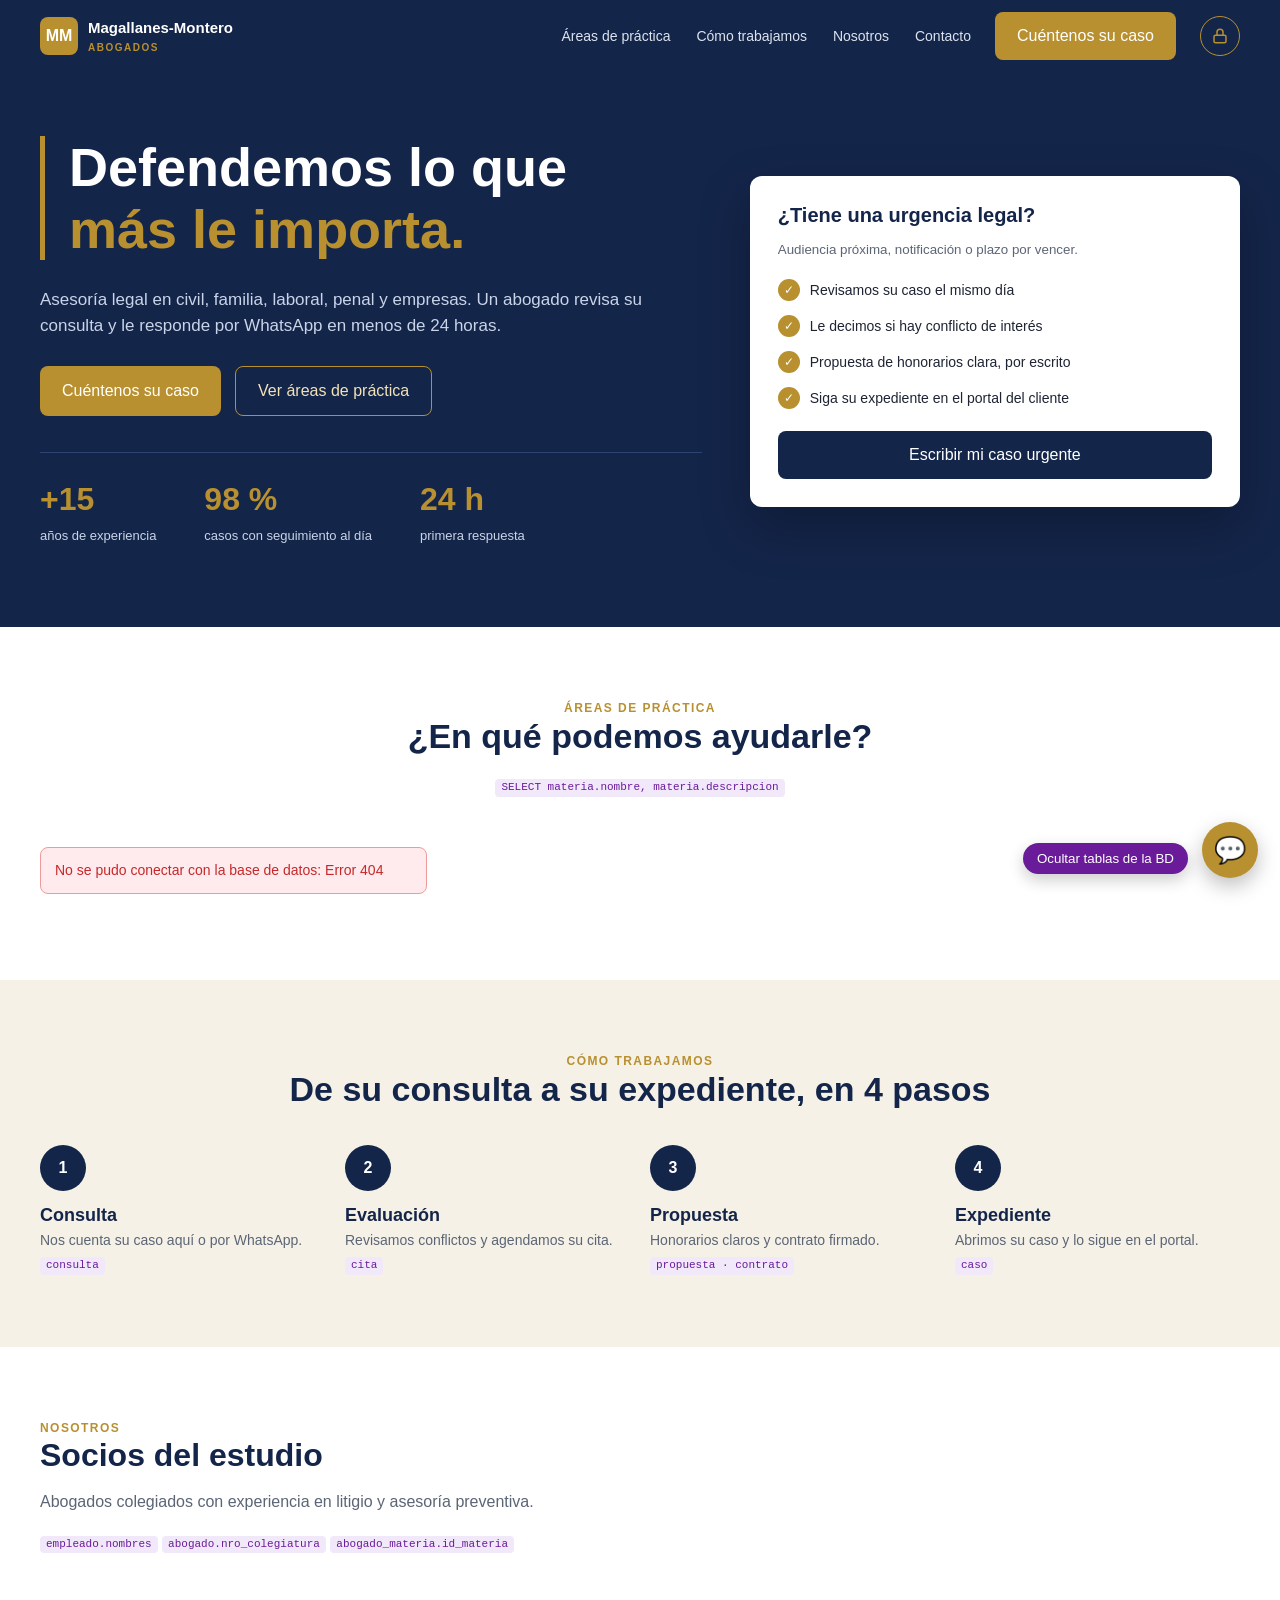
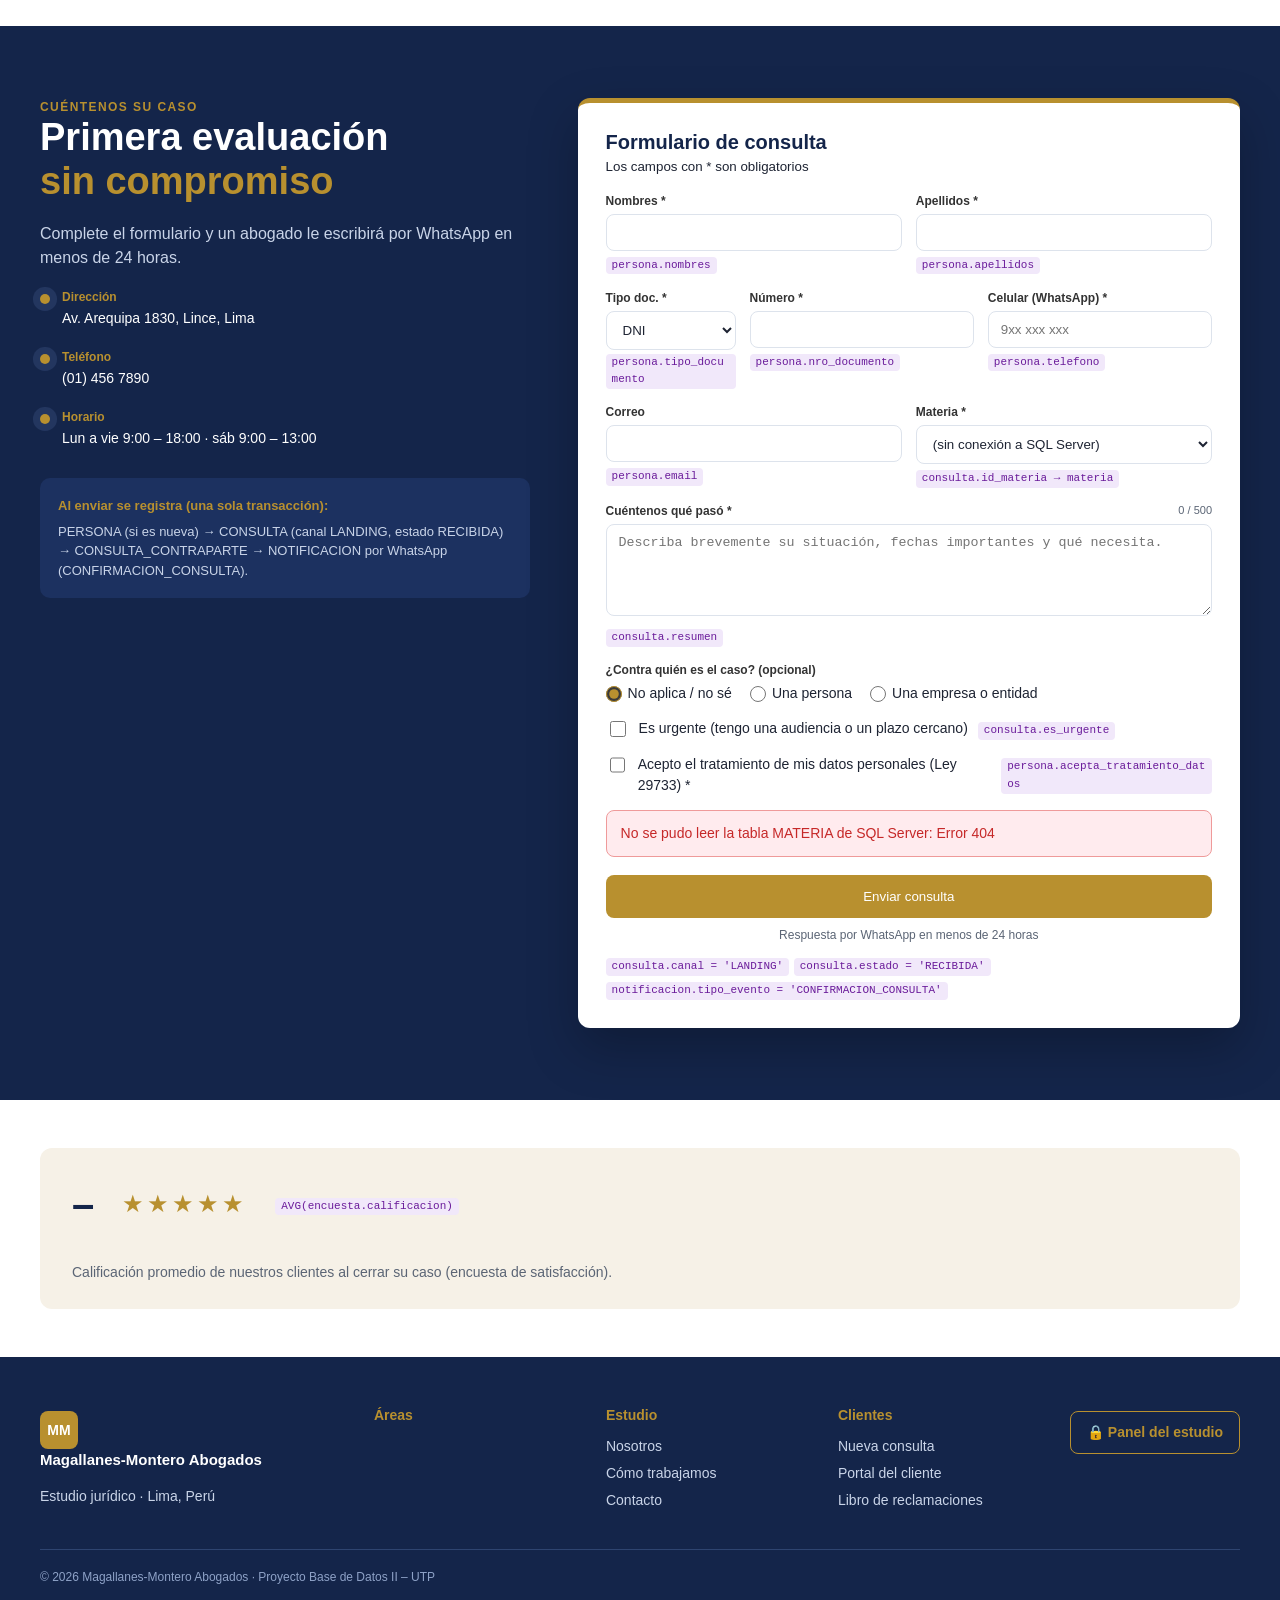
==== 8_Web_Landing_Panel/magallanes-web/src/main/resources/static/index.html @ 639f0bbc "Version final 36 tablas + dashboard + modulos" ====
<!DOCTYPE html>
<html lang="es">
<head>
  <meta charset="UTF-8">
  <meta name="viewport" content="width=device-width, initial-scale=1">
  <title>Magallanes-Montero Abogados · Lima</title>
  <link rel="stylesheet" href="css/estilos.css">
</head>
<body>

<!-- ===================== ENCABEZADO ===================== -->
<header class="cabecera">
  <div class="contenedor">
    <a class="logo" href="#inicio"><span class="logo-mm">MM</span><span><b>Magallanes-Montero</b><small>ABOGADOS</small></span></a>
    <nav class="menu">
      <a href="#areas">Áreas de práctica</a>
      <a href="#pasos">Cómo trabajamos</a>
      <a href="#socios">Nosotros</a>
      <a href="#contacto">Contacto</a>
    </nav>
    <a class="btn btn-oro" href="#contacto">Cuéntenos su caso</a>
    <!-- Ícono de acceso al panel administrativo (W02 · login contra la tabla USUARIO) -->
    <a class="candado" href="panel/login.html" aria-label="Acceso al panel">
      <svg viewBox="0 0 24 24"><rect x="4" y="11" width="16" height="10" rx="2"/><path d="M8 11V7a4 4 0 0 1 8 0v4"/></svg>
      <span class="tip">Acceso al panel</span>
    </a>
  </div>
</header>

<!-- ===================== HERO ===================== -->
<section class="hero" id="inicio">
  <div class="contenedor">
    <div>
      <h1>Defendemos lo que<br><span>más le importa.</span></h1>
      <p>Asesoría legal en civil, familia, laboral, penal y empresas. Un abogado revisa su consulta y le responde por WhatsApp en menos de 24 horas.</p>
      <div class="acciones">
        <a class="btn btn-oro" href="#contacto">Cuéntenos su caso</a>
        <a class="btn btn-borde" href="#areas">Ver áreas de práctica</a>
      </div>
      <div class="cifras">
        <div><b>+15</b><span>años de experiencia</span></div>
        <div><b>98 %</b><span>casos con seguimiento al día</span></div>
        <div><b>24 h</b><span>primera respuesta</span></div>
      </div>
    </div>
    <aside class="urgencia">
      <h3>¿Tiene una urgencia legal?</h3>
      <small>Audiencia próxima, notificación o plazo por vencer.</small>
      <ul>
        <li>Revisamos su caso el mismo día</li>
        <li>Le decimos si hay conflicto de interés</li>
        <li>Propuesta de honorarios clara, por escrito</li>
        <li>Siga su expediente en el portal del cliente</li>
      </ul>
      <a class="btn btn-navy" href="#contacto" onclick="marcarUrgente()">Escribir mi caso urgente</a>
    </aside>
  </div>
</section>

<!-- ===================== ÁREAS (tabla MATERIA) ===================== -->
<section class="seccion" id="areas">
  <div class="contenedor">
    <div class="titulo-centro">
      <div class="etiqueta-seccion">Áreas de práctica</div>
      <h2>¿En qué podemos ayudarle?</h2>
      <span class="bd">SELECT materia.nombre, materia.descripcion</span>
    </div>
    <div class="grid-areas" id="areas-lista"><p>Cargando áreas…</p></div>
  </div>
</section>

<!-- ===================== PASOS ===================== -->
<section class="seccion pasos-fondo" id="pasos">
  <div class="contenedor">
    <div class="titulo-centro">
      <div class="etiqueta-seccion">Cómo trabajamos</div>
      <h2>De su consulta a su expediente, en 4 pasos</h2>
    </div>
    <div class="pasos">
      <div class="paso"><div class="num">1</div><h3>Consulta</h3><p>Nos cuenta su caso aquí o por WhatsApp.</p><span class="bd">consulta</span></div>
      <div class="paso"><div class="num">2</div><h3>Evaluación</h3><p>Revisamos conflictos y agendamos su cita.</p><span class="bd">cita</span></div>
      <div class="paso"><div class="num">3</div><h3>Propuesta</h3><p>Honorarios claros y contrato firmado.</p><span class="bd">propuesta · contrato</span></div>
      <div class="paso"><div class="num">4</div><h3>Expediente</h3><p>Abrimos su caso y lo sigue en el portal.</p><span class="bd">caso</span></div>
    </div>
  </div>
</section>

<!-- ===================== SOCIOS (EMPLEADO + ABOGADO + ABOGADO_MATERIA) ===================== -->
<section class="seccion" id="socios">
  <div class="contenedor">
    <div class="etiqueta-seccion">Nosotros</div>
    <h2 style="color:var(--navy);font-size:32px">Socios del estudio</h2>
    <p style="color:var(--muted);margin-top:0">Abogados colegiados con experiencia en litigio y asesoría preventiva.</p>
    <div class="grid-socios" id="socios-lista"><p>Cargando…</p></div>
    <span class="bd">empleado.nombres</span> <span class="bd">abogado.nro_colegiatura</span> <span class="bd">abogado_materia.id_materia</span>
  </div>
</section>

<!-- ===================== FORMULARIO «CUÉNTENOS SU CASO» (transacción T1) ===================== -->
<section class="seccion contacto" id="contacto">
  <div class="contenedor">
    <div>
      <div class="etiqueta-seccion">Cuéntenos su caso</div>
      <h2>Primera evaluación<br><span>sin compromiso</span></h2>
      <p>Complete el formulario y un abogado le escribirá por WhatsApp en menos de 24 horas.</p>
      <div class="dato"><i></i><div><small>Dirección</small><span>Av. Arequipa 1830, Lince, Lima</span></div></div>
      <div class="dato"><i></i><div><small>Teléfono</small><span>(01) 456 7890</span></div></div>
      <div class="dato"><i></i><div><small>Horario</small><span>Lun a vie 9:00 – 18:00 · sáb 9:00 – 13:00</span></div></div>
      <div class="caja-registro">
        <b>Al enviar se registra (una sola transacción):</b>
        PERSONA (si es nueva) → CONSULTA (canal LANDING, estado RECIBIDA) → CONSULTA_CONTRAPARTE → NOTIFICACION por WhatsApp (CONFIRMACION_CONSULTA).
      </div>
    </div>

    <div class="form-tarjeta">
      <div id="form-zona">
        <h3>Formulario de consulta</h3>
        <small>Los campos con * son obligatorios</small>
        <form id="form-consulta" novalidate>
          <div class="fila">
            <div class="campo"><label for="nombres">Nombres *</label><input id="nombres" maxlength="80" autocomplete="given-name"><span class="msg"></span><span class="bd">persona.nombres</span></div>
            <div class="campo"><label for="apellidos">Apellidos *</label><input id="apellidos" maxlength="80" autocomplete="family-name"><span class="msg"></span><span class="bd">persona.apellidos</span></div>
          </div>
          <div class="fila f3">
            <div class="campo"><label for="tipoDocumento">Tipo doc. *</label>
              <select id="tipoDocumento"><option>DNI</option><option>CE</option><option>PASAPORTE</option></select><span class="bd">persona.tipo_documento</span></div>
            <div class="campo"><label for="nroDocumento">Número *</label><input id="nroDocumento" maxlength="15" inputmode="numeric"><span class="msg"></span><span class="bd">persona.nro_documento</span></div>
            <div class="campo"><label for="telefono">Celular (WhatsApp) *</label><input id="telefono" maxlength="20" inputmode="tel" placeholder="9xx xxx xxx"><span class="msg"></span><span class="bd">persona.telefono</span></div>
          </div>
          <div class="fila">
            <div class="campo"><label for="email">Correo</label><input id="email" type="email" maxlength="120"><span class="msg"></span><span class="bd">persona.email</span></div>
            <div class="campo"><label for="idMateria">Materia *</label><select id="idMateria"><option value="">Seleccione…</option></select><span class="msg"></span><span class="bd">consulta.id_materia → materia</span></div>
          </div>
          <div class="fila f1">
            <div class="campo"><label for="resumen">Cuéntenos qué pasó * <span class="contador" id="contador">0 / 500</span></label>
              <textarea id="resumen" maxlength="500" placeholder="Describa brevemente su situación, fechas importantes y qué necesita."></textarea><span class="msg"></span><span class="bd">consulta.resumen</span></div>
          </div>
          <div class="fila f1">
            <div class="campo"><label>¿Contra quién es el caso? (opcional)</label>
              <div class="radios">
                <label><input type="radio" name="cpTipo" value="" checked> No aplica / no sé</label>
                <label><input type="radio" name="cpTipo" value="NATURAL"> Una persona</label>
                <label><input type="radio" name="cpTipo" value="JURIDICA"> Una empresa o entidad</label>
              </div>
            </div>
          </div>
          <div class="fila" id="cp-natural" hidden>
            <div class="campo"><label for="cpNombres">Nombres de la contraparte</label><input id="cpNombres" maxlength="80"><span class="msg"></span><span class="bd">persona.nombres (contraparte)</span></div>
            <div class="campo"><label for="cpApellidos">Apellidos de la contraparte</label><input id="cpApellidos" maxlength="80"><span class="msg"></span><span class="bd">persona.apellidos (contraparte)</span></div>
          </div>
          <div class="fila f1" id="cp-juridica" hidden>
            <div class="campo"><label for="cpRazon">Razón social de la empresa o entidad</label><input id="cpRazon" maxlength="150"><span class="msg"></span><span class="bd">persona.razon_social → consulta_contraparte</span></div>
          </div>
          <label class="check"><input type="checkbox" id="esUrgente"> Es urgente (tengo una audiencia o un plazo cercano) <span class="bd">consulta.es_urgente</span></label>
          <label class="check"><input type="checkbox" id="aceptaDatos"> Acepto el tratamiento de mis datos personales (Ley 29733) * <span class="bd">persona.acepta_tratamiento_datos</span></label>
          <div class="alerta" id="alerta"></div>
          <button class="btn btn-oro" type="submit" id="btn-enviar">Enviar consulta</button>
          <div class="nota-form">Respuesta por WhatsApp en menos de 24 horas</div>
          <div style="margin-top:8px"><span class="bd">consulta.canal = 'LANDING'</span> <span class="bd">consulta.estado = 'RECIBIDA'</span> <span class="bd">notificacion.tipo_evento = 'CONFIRMACION_CONSULTA'</span></div>
        </form>
      </div>
    </div>
  </div>
</section>

<!-- ===================== SATISFACCIÓN (ENCUESTA) ===================== -->
<section class="seccion" style="padding-top:48px;padding-bottom:48px">
  <div class="contenedor">
    <div class="satisf">
      <b id="promedio">–</b><span class="estrellas" id="estrellas">★★★★★</span>
      <span class="bd">AVG(encuesta.calificacion)</span>
      <p id="satisf-texto">Calificación promedio de nuestros clientes al cerrar su caso (encuesta de satisfacción).</p>
    </div>
  </div>
</section>

<!-- ===================== PIE ===================== -->
<footer class="pie">
  <div class="contenedor">
    <div><a class="logo" href="#inicio"><span class="logo-mm">MM</span><span><b>Magallanes-Montero Abogados</b></span></a><p>Estudio jurídico · Lima, Perú</p></div>
    <div><h4>Áreas</h4><div id="pie-areas"></div></div>
    <div><h4>Estudio</h4><a href="#socios">Nosotros</a><a href="#pasos">Cómo trabajamos</a><a href="#contacto">Contacto</a></div>
    <div><h4>Clientes</h4><a href="#contacto">Nueva consulta</a><a href="#">Portal del cliente</a><a href="#">Libro de reclamaciones</a></div>
    <div><a class="btn-panel" href="panel/login.html">🔒 Panel del estudio</a></div>
    <div class="final">© 2026 Magallanes-Montero Abogados · Proyecto Base de Datos II – UTP</div>
  </div>
</footer>

<a class="wsp" href="#contacto" aria-label="Escribir">💬</a>
<button class="toggle-bd" id="toggle-bd" type="button">Ocultar tablas de la BD</button>

<script src="js/landing.js"></script>
</body>
</html>
---- 8_Web_Landing_Panel/magallanes-web/src/main/resources/static/css/estilos.css ----
/* ==========================================================
   Magallanes-Montero Abogados · azul marino y dorado
   ========================================================== */
:root {
  --navy: #14254A; --navy-2: #1F3864; --navy-3: #2C4A7C;
  --gold: #B8902F; --gold-2: #9E7A25; --gold-claro: #F3E3B8;
  --crema: #F6F1E7; --fondo: #F4F6FA; --texto: #1E2433; --muted: #5B6575; --linea: #DDE3EC;
  --verde: #2E7D32; --rojo: #C62828; --azul: #1565C0; --morado: #6A1B9A;
  --radio: 12px;
}
* { box-sizing: border-box; }
[hidden] { display: none !important; }
html { scroll-behavior: smooth; }
body { margin: 0; font-family: "Inter", "Segoe UI", Arial, sans-serif; color: var(--texto); background: #fff; line-height: 1.5; }
a { color: inherit; text-decoration: none; }
.contenedor { width: min(1200px, 100% - 32px); margin-inline: auto; }
h1, h2, h3 { line-height: 1.15; margin: 0 0 .5em; }
.etiqueta-seccion { color: var(--gold); font-size: 12px; font-weight: 800; letter-spacing: .12em; text-transform: uppercase; }

/* Etiqueta morada tabla.columna (igual que en Figma) */
.bd { display: inline-block; font: 11px/1.6 Consolas, "Courier New", monospace; color: var(--morado); background: #F1E8FA;
      border-radius: 4px; padding: 0 6px; margin-top: 4px; max-width: 100%; overflow-wrap: anywhere; }
body.sin-bd .bd { display: none; }

/* Botones */
.btn { display: inline-flex; align-items: center; justify-content: center; gap: 8px; border: 0; border-radius: 8px; padding: 12px 22px;
       font: 700 14px/1 inherit; cursor: pointer; transition: background .15s, transform .1s; }
.btn:active { transform: translateY(1px); }
.btn-oro { background: var(--gold); color: #fff; }
.btn-oro:hover { background: var(--gold-2); }
.btn-borde { background: transparent; color: var(--gold-claro); border: 1.5px solid var(--gold); }
.btn-borde:hover { background: rgba(184,144,47,.12); }
.btn-navy { background: var(--navy); color: #fff; }
.btn-navy:hover { background: var(--navy-3); }
.btn-sec { background: #fff; color: var(--navy-2); border: 1.5px solid var(--navy-2); }
.btn:disabled { opacity: .55; cursor: not-allowed; }

/* ---------------- Encabezado ---------------- */
.cabecera { background: var(--navy); position: sticky; top: 0; z-index: 20; }
.cabecera .contenedor { display: flex; align-items: center; gap: 24px; height: 72px; }
.logo { display: flex; align-items: center; gap: 10px; color: #fff; }
.logo-mm { width: 38px; height: 38px; border-radius: 8px; background: var(--gold); display: grid; place-items: center; font-weight: 800; color: #fff; }
.logo b { display: block; font-size: 15px; } .logo small { display: block; color: var(--gold); font-size: 10px; letter-spacing: .15em; font-weight: 700; }
.menu { display: flex; gap: 26px; margin-left: auto; }
.menu a { color: #DCE3EE; font-size: 14px; } .menu a:hover { color: #fff; }
.candado { width: 40px; height: 40px; border-radius: 50%; border: 1.5px solid var(--gold); display: grid; place-items: center; position: relative; }
.candado svg { width: 18px; height: 18px; fill: none; stroke: var(--gold); stroke-width: 2; }
.candado:hover { background: rgba(184,144,47,.15); }
.candado .tip { position: absolute; top: 48px; right: 0; background: #fff; color: var(--navy); font-size: 12px; font-weight: 700; padding: 6px 10px;
                border-radius: 6px; white-space: nowrap; box-shadow: 0 4px 14px rgba(0,0,0,.18); opacity: 0; pointer-events: none; transition: .15s; }
.candado:hover .tip { opacity: 1; }

/* ---------------- Hero ---------------- */
.hero { background: var(--navy); color: #fff; padding: 64px 0 80px; }
.hero .contenedor { display: grid; grid-template-columns: 1.35fr 1fr; gap: 48px; align-items: center; }
.hero h1 { font-size: clamp(34px, 5vw, 54px); border-left: 5px solid var(--gold); padding-left: 24px; }
.hero h1 span { color: var(--gold); }
.hero p { color: #C9D4E8; font-size: 17px; max-width: 620px; }
.hero .acciones { display: flex; gap: 14px; margin: 28px 0 36px; flex-wrap: wrap; }
.cifras { display: flex; gap: 48px; border-top: 1px solid #2E4470; padding-top: 22px; flex-wrap: wrap; }
.cifras b { display: block; font-size: 32px; color: var(--gold); } .cifras span { color: #C9D4E8; font-size: 13px; }
.urgencia { background: #fff; color: var(--texto); border-radius: var(--radio); padding: 28px; box-shadow: 0 20px 50px rgba(0,0,0,.25); }
.urgencia h3 { color: var(--navy); font-size: 20px; } .urgencia small { color: var(--muted); }
.urgencia ul { list-style: none; padding: 0; margin: 18px 0 22px; display: grid; gap: 14px; }
.urgencia li { display: flex; gap: 10px; align-items: center; font-size: 14px; }
.urgencia li::before { content: "✓"; width: 22px; height: 22px; border-radius: 50%; background: var(--gold); color: #fff; display: grid; place-items: center; font-size: 12px; flex: none; }
.urgencia .btn { width: 100%; }

/* ---------------- Secciones ---------------- */
.seccion { padding: 72px 0; }
.titulo-centro { text-align: center; margin-bottom: 36px; } .titulo-centro h2 { font-size: 34px; color: var(--navy); }
.grid-areas { display: grid; grid-template-columns: repeat(3, 1fr); gap: 20px; }
.area { border: 1px solid var(--linea); border-top: 4px solid var(--gold); border-radius: var(--radio); padding: 22px; transition: .15s; }
.area:hover { box-shadow: 0 10px 28px rgba(20,37,74,.1); transform: translateY(-2px); }
.area .inicial { width: 36px; height: 36px; border-radius: 50%; background: var(--crema); color: var(--gold); display: grid; place-items: center; font-weight: 800; float: left; margin-right: 12px; }
.area h3 { color: var(--navy); font-size: 18px; margin-top: 6px; } .area p { clear: both; color: var(--muted); font-size: 14px; margin: 14px 0 10px; }
.area a { color: var(--gold); font-weight: 700; font-size: 14px; cursor: pointer; }

.pasos-fondo { background: var(--crema); }
.pasos { display: grid; grid-template-columns: repeat(4, 1fr); gap: 20px; }
.paso .num { width: 46px; height: 46px; border-radius: 50%; background: var(--navy); color: #fff; display: grid; place-items: center; font-weight: 800; margin-bottom: 14px; }
.paso h3 { color: var(--navy); font-size: 18px; margin: 0 0 4px; } .paso p { color: var(--muted); font-size: 14px; margin: 0; }

.grid-socios { display: grid; grid-template-columns: repeat(3, 1fr); gap: 20px; }
.socio { border: 1px solid var(--linea); border-radius: var(--radio); padding: 22px; display: grid; grid-template-columns: 64px 1fr; gap: 14px; align-items: center; }
.socio .av { width: 64px; height: 64px; border-radius: 50%; background: var(--navy); color: var(--gold); display: grid; place-items: center; font-weight: 800; font-size: 20px; }
.socio b { color: var(--navy); } .socio small { color: var(--muted); display: block; }
.socio .col { grid-column: 1 / -1; font-size: 13px; }

/* ---------------- Formulario ---------------- */
.contacto { background: var(--navy); color: #fff; }
.contacto .contenedor { display: grid; grid-template-columns: .85fr 1.15fr; gap: 48px; align-items: start; }
.contacto h2 { font-size: 38px; } .contacto h2 span { color: var(--gold); } .contacto p { color: #C9D4E8; }
.dato { display: flex; gap: 12px; margin: 18px 0; } .dato i { width: 10px; height: 10px; margin-top: 6px; border-radius: 50%; background: var(--gold); box-shadow: 0 0 0 7px #23365F; flex: none; }
.dato small { color: var(--gold); font-weight: 700; display: block; font-size: 12px; } .dato span { color: #fff; font-size: 14px; }
.caja-registro { background: #1C3160; border-radius: 10px; padding: 18px; margin-top: 28px; font-size: 13px; color: #C9D4E8; }
.caja-registro b { color: var(--gold); display: block; margin-bottom: 6px; }
.form-tarjeta { background: #fff; color: var(--texto); border-radius: var(--radio); border-top: 5px solid var(--gold); padding: 28px; box-shadow: 0 20px 50px rgba(0,0,0,.25); }
.form-tarjeta h3 { color: var(--navy); font-size: 20px; margin: 0; } .form-tarjeta > small { color: var(--muted); }
.fila { display: grid; gap: 14px; grid-template-columns: 1fr 1fr; margin-top: 14px; }
.fila.f3 { grid-template-columns: 130px 1fr 1fr; } .fila.f1 { grid-template-columns: 1fr; }
.campo label { display: block; font-size: 12px; font-weight: 700; color: #333; margin-bottom: 4px; }
.campo input, .campo select, .campo textarea { width: 100%; padding: 10px 12px; border: 1.5px solid var(--linea); border-radius: 8px; font: 14px inherit; color: var(--texto); background: #fff; }
.campo textarea { min-height: 92px; resize: vertical; }
.campo input:focus, .campo select:focus, .campo textarea:focus { outline: none; border-color: var(--gold); box-shadow: 0 0 0 3px rgba(184,144,47,.18); }
.campo.error input, .campo.error select, .campo.error textarea { border-color: var(--rojo); }
.campo .msg { color: var(--rojo); font-size: 12px; display: none; } .campo.error .msg { display: block; }
.contador { float: right; color: var(--muted); font-size: 11px; font-weight: 400; }
.radios { display: flex; gap: 18px; font-size: 14px; margin-top: 4px; flex-wrap: wrap; }
.campo .radios label { display: inline-flex; align-items: center; gap: 6px; font-size: 14px; font-weight: 400; color: var(--texto); margin: 0; cursor: pointer; }
.radios input { accent-color: var(--gold); width: 16px; height: 16px; margin: 0; }
.check { display: flex; gap: 10px; align-items: flex-start; font-size: 14px; margin-top: 14px; }
.check input { margin-top: 3px; width: 16px; height: 16px; accent-color: var(--gold); }
.form-tarjeta .btn { width: 100%; margin-top: 18px; padding: 14px; }
.nota-form { text-align: center; color: var(--muted); font-size: 12px; margin-top: 8px; }
.alerta { border-radius: 8px; padding: 12px 14px; margin-top: 14px; font-size: 14px; display: none; }
.alerta.ok { display: block; background: #E8F5E9; color: var(--verde); border: 1px solid #A5D6A7; }
.alerta.mal { display: block; background: #FFEBEE; color: var(--rojo); border: 1px solid #EF9A9A; }
.exito { text-align: center; padding: 18px 0 6px; }
.exito .circulo { width: 64px; height: 64px; border-radius: 50%; background: #E8F5E9; color: var(--verde); display: grid; place-items: center; font-size: 30px; margin: 0 auto 12px; }
.exito h3 { color: var(--navy); }
.traza { text-align: left; background: var(--fondo); border-radius: 8px; padding: 12px 14px; font: 12.5px/1.7 Consolas, monospace; margin: 14px 0; }
.traza b { color: var(--verde); }

/* ---------------- Satisfacción y pie ---------------- */
.satisf { background: var(--crema); border-radius: var(--radio); padding: 26px 32px; display: flex; align-items: center; gap: 28px; flex-wrap: wrap; }
.satisf b { font-size: 40px; color: var(--navy); } .estrellas { color: var(--gold); font-size: 24px; letter-spacing: 3px; }
.satisf p { margin: 0; color: var(--muted); font-size: 14px; flex-basis: 100%; }
.pie { background: var(--navy); color: #C9D4E8; padding: 48px 0 24px; font-size: 14px; }
.pie .contenedor { display: grid; grid-template-columns: 1.5fr 1fr 1fr 1fr auto; gap: 28px; }
.pie h4 { color: var(--gold); margin: 0 0 10px; font-size: 14px; } .pie a { display: block; margin: 6px 0; }
.pie .final { grid-column: 1 / -1; border-top: 1px solid #2E4470; padding-top: 18px; font-size: 12px; color: #8EA2C7; }
.btn-panel { border: 1.5px solid var(--gold); color: var(--gold); border-radius: 8px; padding: 10px 16px; display: inline-flex !important; gap: 8px; align-items: center; font-weight: 700; }
.wsp { position: fixed; right: 22px; bottom: 22px; width: 56px; height: 56px; border-radius: 50%; background: var(--gold); color: #fff; display: grid; place-items: center; font-size: 26px; box-shadow: 0 8px 20px rgba(0,0,0,.25); z-index: 30; }
.toggle-bd { position: fixed; right: 92px; bottom: 26px; z-index: 30; background: var(--morado); color: #fff; border: 0; border-radius: 20px; padding: 8px 14px; font: 700 12px inherit; cursor: pointer; box-shadow: 0 6px 16px rgba(0,0,0,.2); }

@media (max-width: 900px) {
  .hero .contenedor, .contacto .contenedor { grid-template-columns: 1fr; }
  .grid-areas, .grid-socios { grid-template-columns: 1fr 1fr; } .pasos { grid-template-columns: 1fr 1fr; }
  .menu { display: none; } .pie .contenedor { grid-template-columns: 1fr 1fr; }
}
@media (max-width: 560px) { .grid-areas, .grid-socios, .pasos, .fila, .fila.f3 { grid-template-columns: 1fr; } }
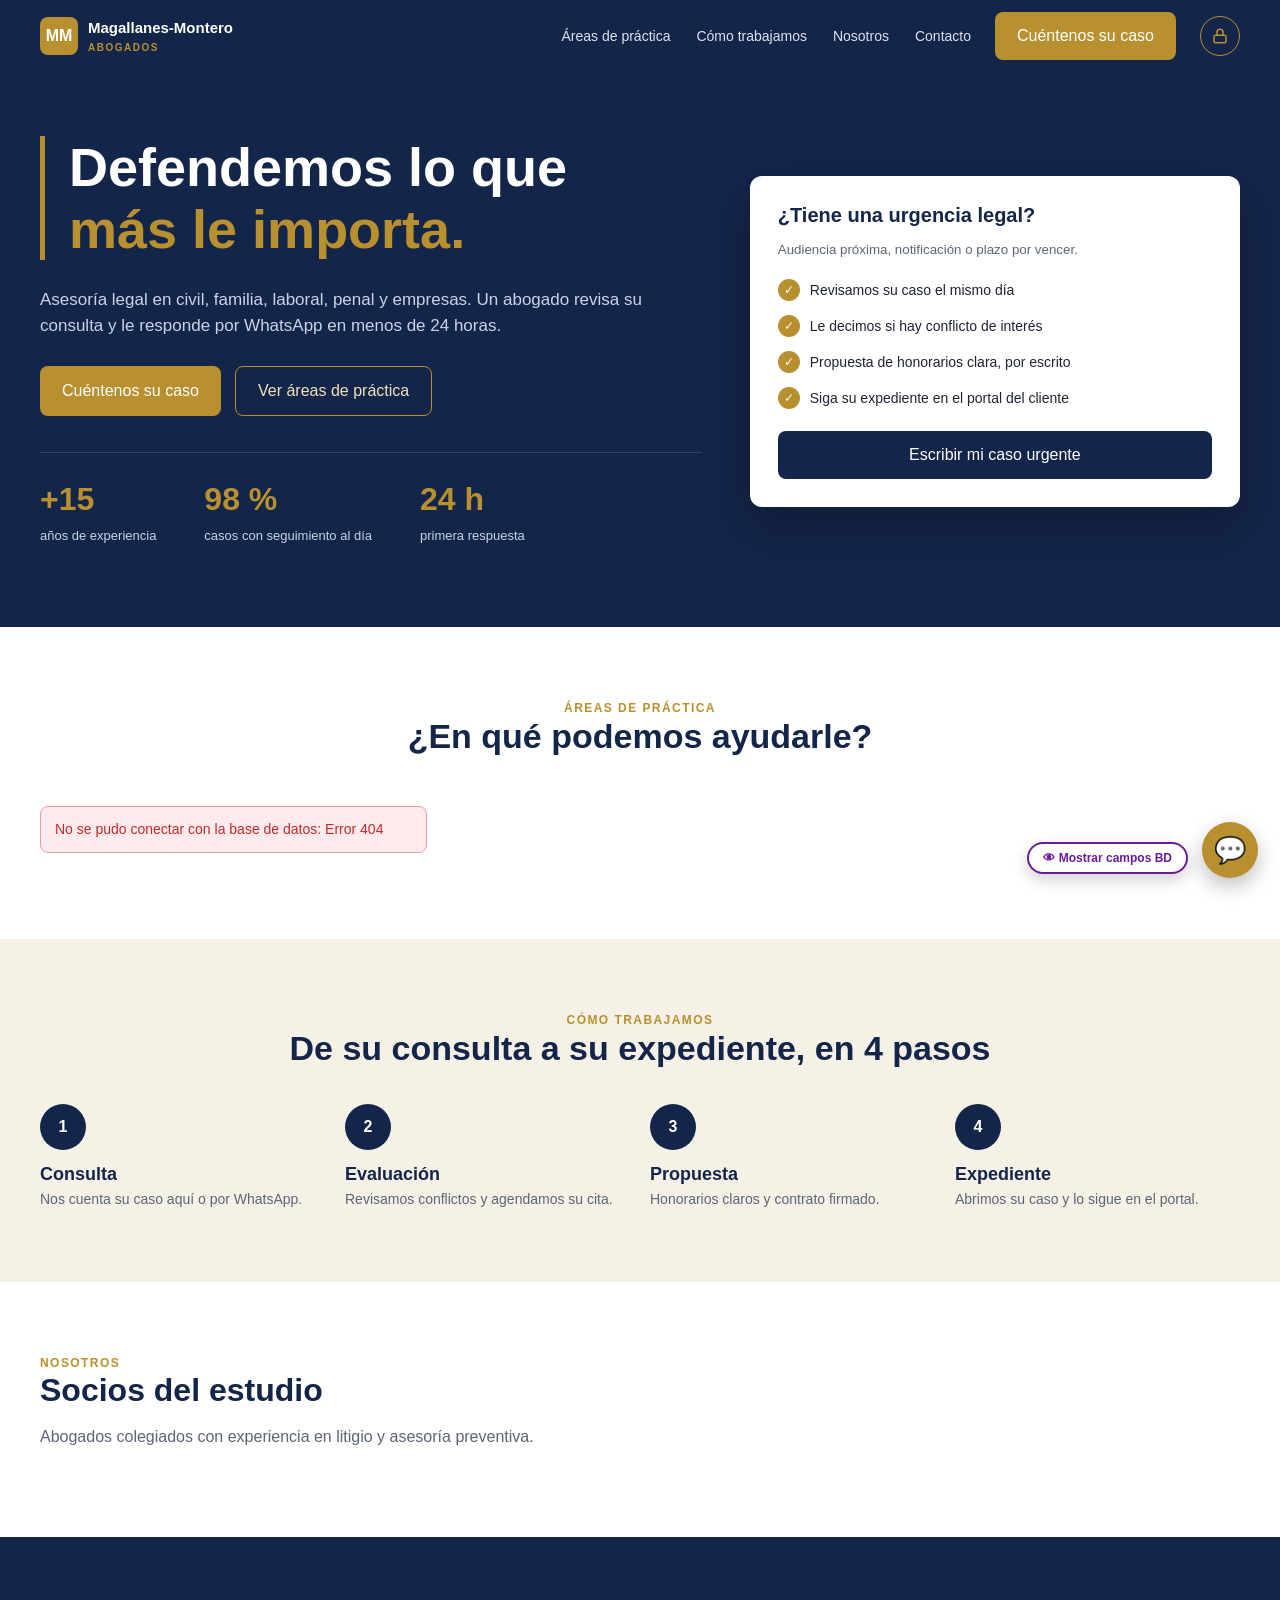
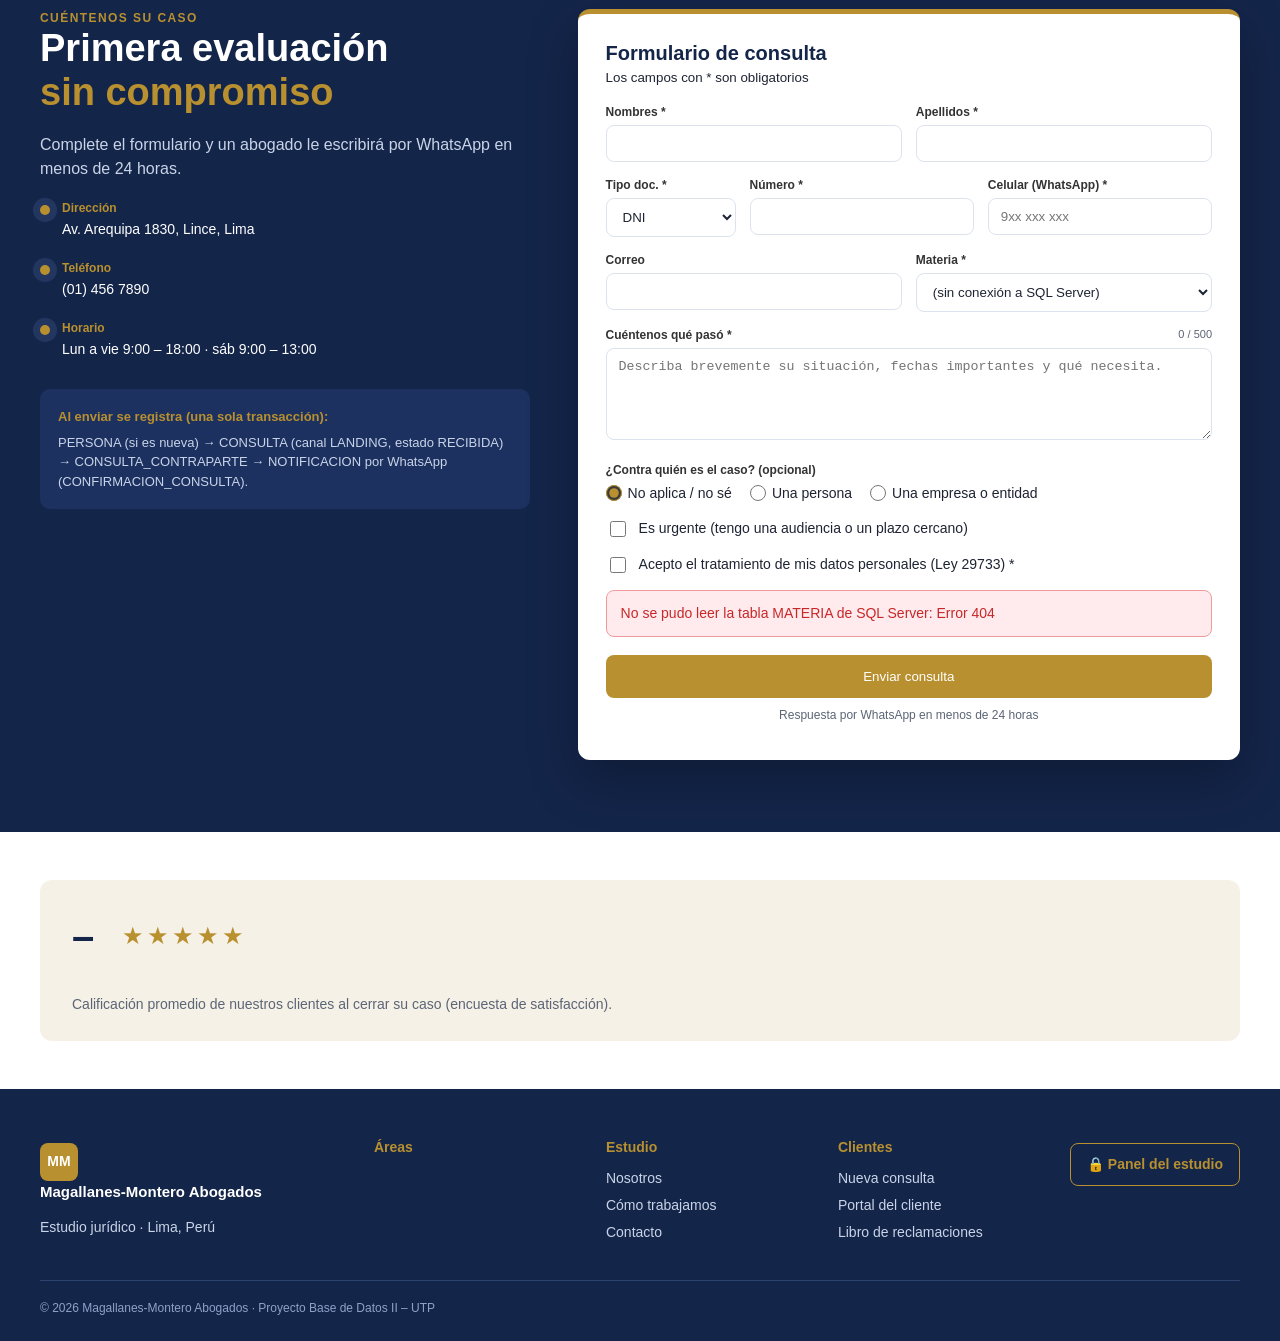
==== commit a597bec0: "W07 Propuesta + menu simple/tecnico con boton BD" ====
--- a/8_Web_Landing_Panel/magallanes-web/src/main/resources/static/index.html
+++ b/8_Web_Landing_Panel/magallanes-web/src/main/resources/static/index.html
@@ -5,6 +5,7 @@
   <meta name="viewport" content="width=device-width, initial-scale=1">
   <title>Magallanes-Montero Abogados · Lima</title>
   <link rel="stylesheet" href="css/estilos.css">
+  <script src="js/bd.js"></script>
 </head>
 <body>
 
@@ -187,7 +188,6 @@
 </footer>
 
 <a class="wsp" href="#contacto" aria-label="Escribir">💬</a>
-<button class="toggle-bd" id="toggle-bd" type="button">Ocultar tablas de la BD</button>
 
 <script src="js/landing.js"></script>
 </body>
--- a/8_Web_Landing_Panel/magallanes-web/src/main/resources/static/css/estilos.css
+++ b/8_Web_Landing_Panel/magallanes-web/src/main/resources/static/css/estilos.css
@@ -20,7 +20,9 @@
 /* Etiqueta morada tabla.columna (igual que en Figma) */
 .bd { display: inline-block; font: 11px/1.6 Consolas, "Courier New", monospace; color: var(--morado); background: #F1E8FA;
       border-radius: 4px; padding: 0 6px; margin-top: 4px; max-width: 100%; overflow-wrap: anywhere; }
-body.sin-bd .bd { display: none; }
+.sin-bd .bd, .sin-bd .bd-bloque, .sin-bd .bd-traza, .sin-bd .solo-tec { display: none !important; }
+/* Textos dobles: .solo-tec = versión técnica (códigos P1/T1/W04, tablas) · .solo-cli = versión para el cliente */
+html:not(.sin-bd) .solo-cli { display: none !important; }
 
 /* Botones */
 .btn { display: inline-flex; align-items: center; justify-content: center; gap: 8px; border: 0; border-radius: 8px; padding: 12px 22px;
@@ -132,7 +134,9 @@
 .pie .final { grid-column: 1 / -1; border-top: 1px solid #2E4470; padding-top: 18px; font-size: 12px; color: #8EA2C7; }
 .btn-panel { border: 1.5px solid var(--gold); color: var(--gold); border-radius: 8px; padding: 10px 16px; display: inline-flex !important; gap: 8px; align-items: center; font-weight: 700; }
 .wsp { position: fixed; right: 22px; bottom: 22px; width: 56px; height: 56px; border-radius: 50%; background: var(--gold); color: #fff; display: grid; place-items: center; font-size: 26px; box-shadow: 0 8px 20px rgba(0,0,0,.25); z-index: 30; }
-.toggle-bd { position: fixed; right: 92px; bottom: 26px; z-index: 30; background: var(--morado); color: #fff; border: 0; border-radius: 20px; padding: 8px 14px; font: 700 12px inherit; cursor: pointer; box-shadow: 0 6px 16px rgba(0,0,0,.2); }
+.toggle-bd { position: fixed; right: 92px; bottom: 26px; z-index: 30; background: #fff; color: var(--morado); border: 2px solid var(--morado); border-radius: 20px; padding: 8px 14px; font: 700 12px/1 "Segoe UI", Arial, sans-serif; cursor: pointer; box-shadow: 0 6px 16px rgba(0,0,0,.18); }
+.toggle-bd.activo { background: var(--morado); color: #fff; }
+body.panel .toggle-bd { right: 24px; }
 
 @media (max-width: 900px) {
   .hero .contenedor, .contacto .contenedor { grid-template-columns: 1fr; }
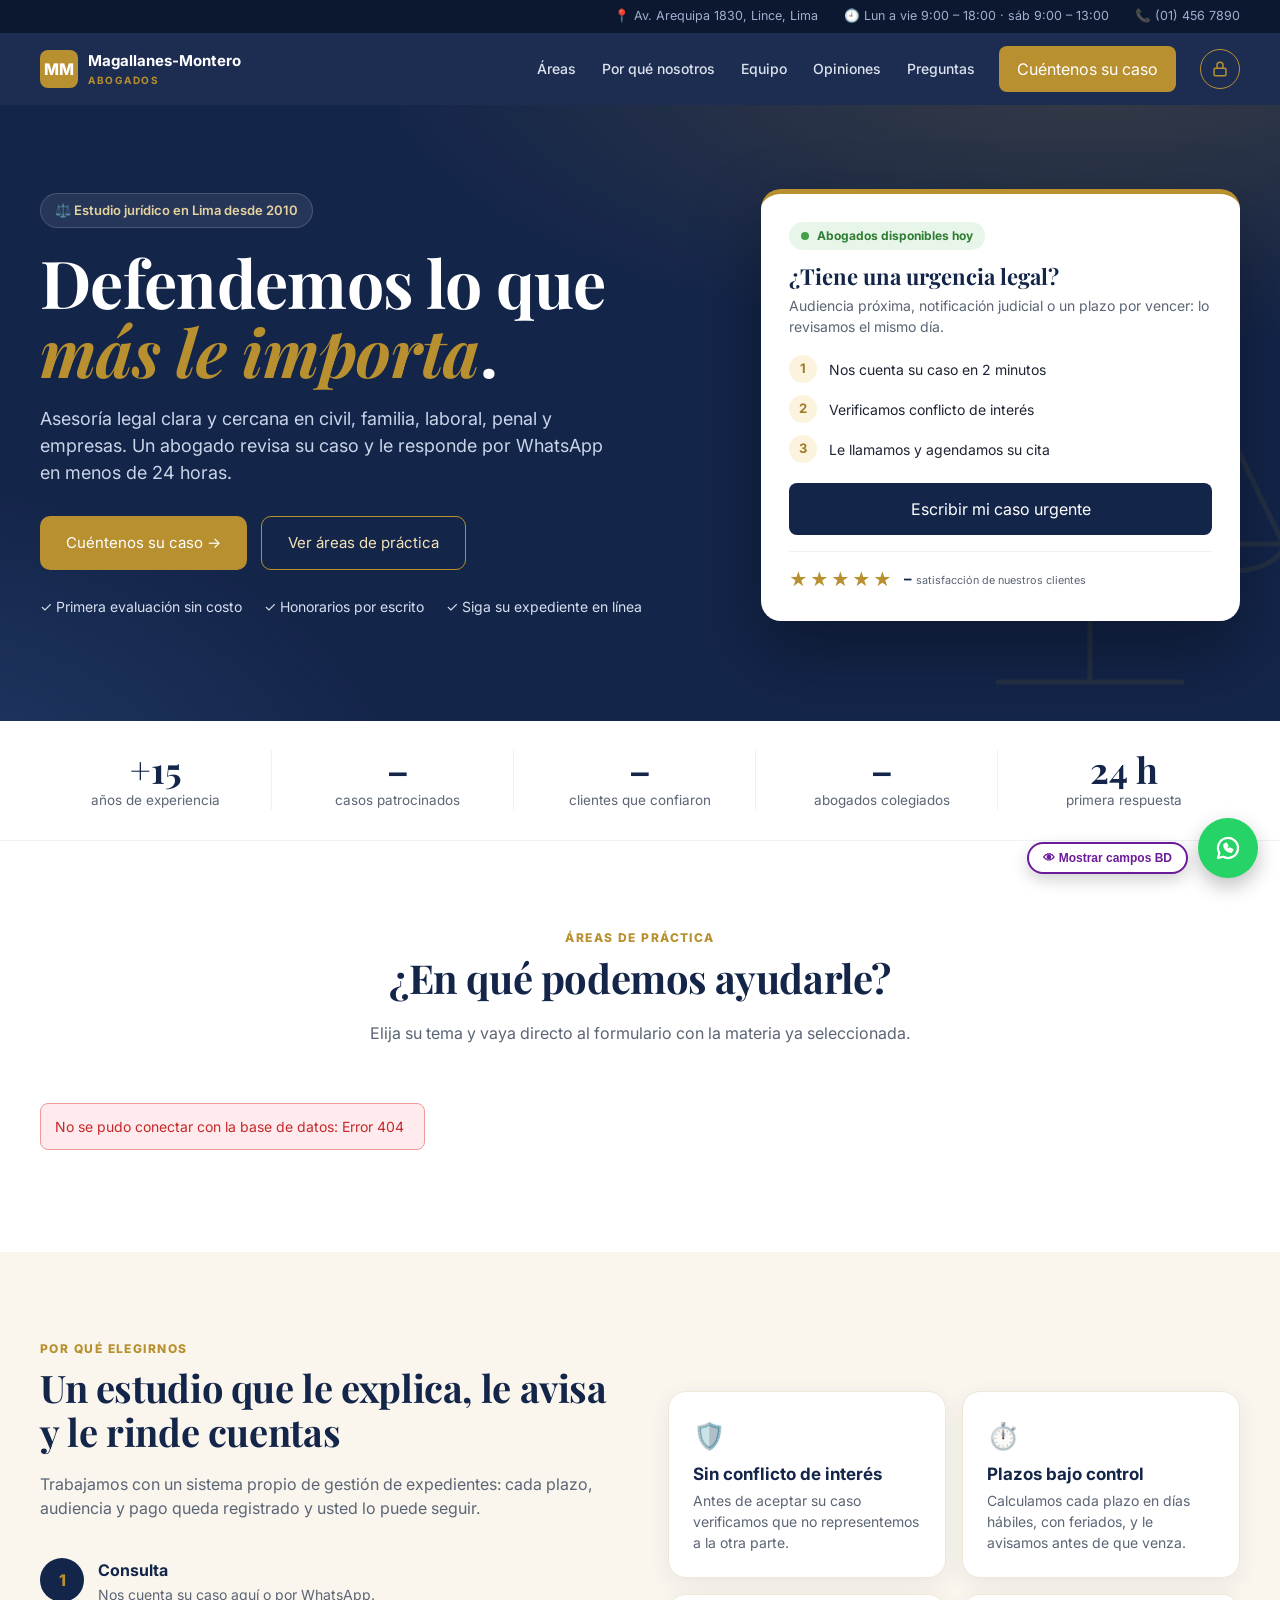
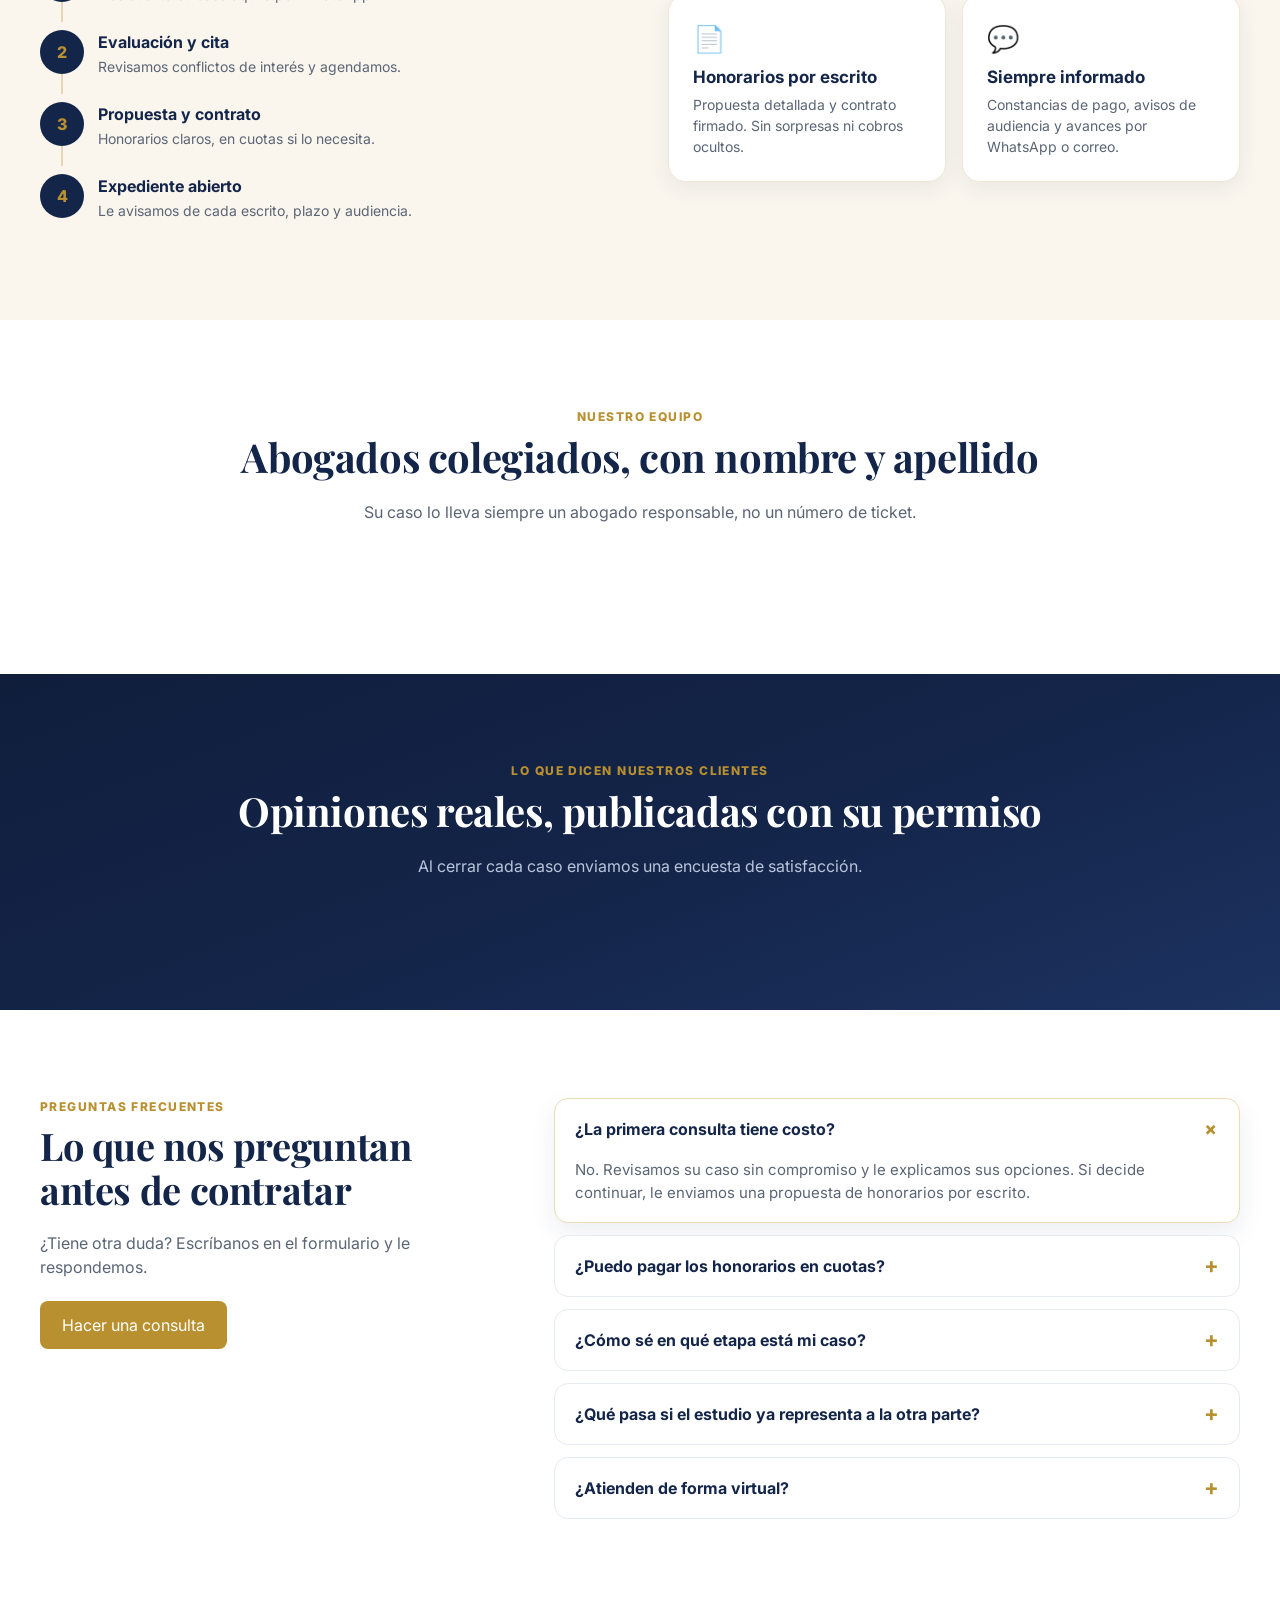
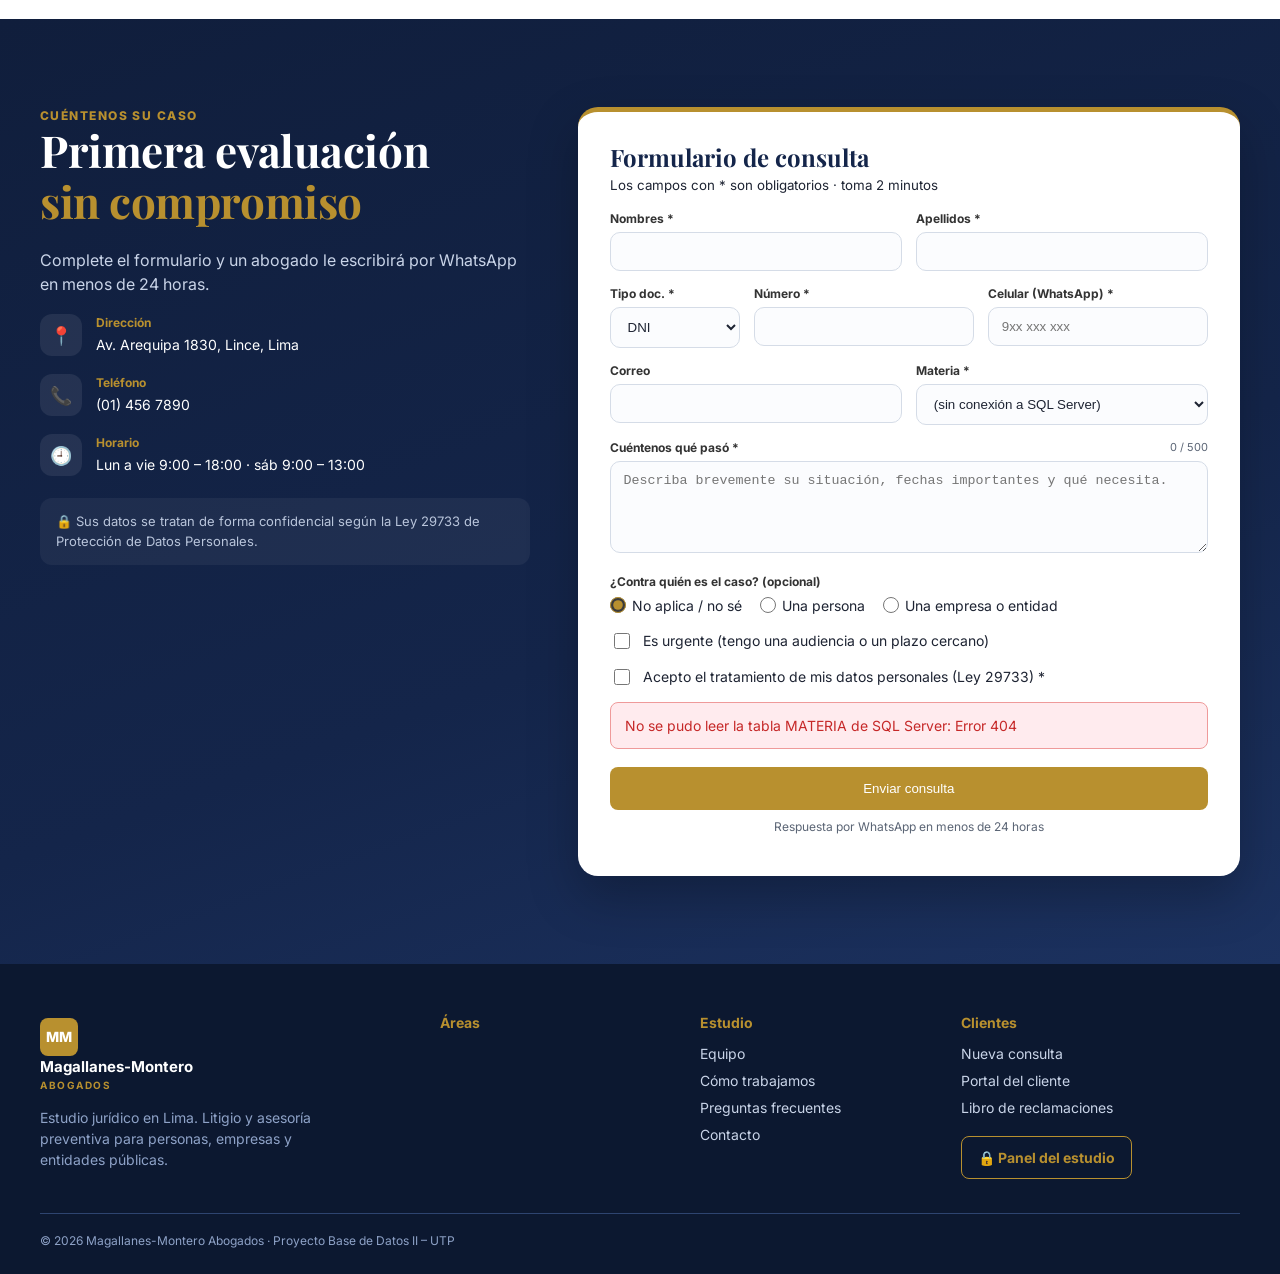
==== commit c710c15d: "Sistema completo: roles, inicio por rol, landing renovada, encuestas, plazos y filtro del dashboard " ====
--- a/8_Web_Landing_Panel/magallanes-web/src/main/resources/static/index.html
+++ b/8_Web_Landing_Panel/magallanes-web/src/main/resources/static/index.html
@@ -3,58 +3,86 @@
 <head>
   <meta charset="UTF-8">
   <meta name="viewport" content="width=device-width, initial-scale=1">
-  <title>Magallanes-Montero Abogados · Lima</title>
+  <title>Magallanes-Montero Abogados · Estudio jurídico en Lima</title>
+  <meta name="description" content="Estudio jurídico en Lima: civil, familia, laboral, penal, comercial y administrativo. Primera evaluación sin compromiso.">
   <link rel="stylesheet" href="css/estilos.css">
+  <link rel="stylesheet" href="css/landing.css">
   <script src="js/bd.js"></script>
 </head>
-<body>
+<body class="landing">
+
+<!-- ===================== BARRA DE CONTACTO ===================== -->
+<div class="topbar">
+  <div class="contenedor">
+    <span>📍 Av. Arequipa 1830, Lince, Lima</span>
+    <span>🕘 Lun a vie 9:00 – 18:00 · sáb 9:00 – 13:00</span>
+    <a href="tel:014567890">📞 (01) 456 7890</a>
+  </div>
+</div>
 
 <!-- ===================== ENCABEZADO ===================== -->
-<header class="cabecera">
+<header class="cabecera" id="cabecera">
   <div class="contenedor">
     <a class="logo" href="#inicio"><span class="logo-mm">MM</span><span><b>Magallanes-Montero</b><small>ABOGADOS</small></span></a>
-    <nav class="menu">
-      <a href="#areas">Áreas de práctica</a>
-      <a href="#pasos">Cómo trabajamos</a>
-      <a href="#socios">Nosotros</a>
-      <a href="#contacto">Contacto</a>
+    <nav class="menu" id="menu">
+      <a href="#areas">Áreas</a>
+      <a href="#por-que">Por qué nosotros</a>
+      <a href="#equipo">Equipo</a>
+      <a href="#testimonios">Opiniones</a>
+      <a href="#faq">Preguntas</a>
     </nav>
-    <a class="btn btn-oro" href="#contacto">Cuéntenos su caso</a>
-    <!-- Ícono de acceso al panel administrativo (W02 · login contra la tabla USUARIO) -->
+    <a class="btn btn-oro btn-cab" href="#contacto">Cuéntenos su caso</a>
+    <!-- Acceso al panel administrativo (W02 · login contra la tabla USUARIO) -->
     <a class="candado" href="panel/login.html" aria-label="Acceso al panel">
       <svg viewBox="0 0 24 24"><rect x="4" y="11" width="16" height="10" rx="2"/><path d="M8 11V7a4 4 0 0 1 8 0v4"/></svg>
-      <span class="tip">Acceso al panel</span>
+      <span class="tip">Acceso al panel del estudio</span>
     </a>
+    <button class="hamb-l" type="button" aria-label="Abrir menú" onclick="document.body.classList.toggle('nav-abierta')">☰</button>
   </div>
 </header>
 
 <!-- ===================== HERO ===================== -->
 <section class="hero" id="inicio">
-  <div class="contenedor">
-    <div>
-      <h1>Defendemos lo que<br><span>más le importa.</span></h1>
-      <p>Asesoría legal en civil, familia, laboral, penal y empresas. Un abogado revisa su consulta y le responde por WhatsApp en menos de 24 horas.</p>
+  <svg class="hero-balanza" viewBox="0 0 200 200" aria-hidden="true"><path d="M100 20v150M60 170h80M40 60h120M100 30l-6 30h12z"/><path d="M40 60l-24 50h48zM160 60l-24 50h48z"/><path d="M16 110a24 12 0 0 0 48 0M136 110a24 12 0 0 0 48 0"/></svg>
+  <div class="contenedor">
+    <div class="hero-txt">
+      <span class="pill">⚖️ Estudio jurídico en Lima desde 2010</span>
+      <h1>Defendemos lo que <em>más le importa</em>.</h1>
+      <p>Asesoría legal clara y cercana en civil, familia, laboral, penal y empresas. Un abogado revisa su caso y le responde por WhatsApp en menos de 24 horas.</p>
       <div class="acciones">
-        <a class="btn btn-oro" href="#contacto">Cuéntenos su caso</a>
-        <a class="btn btn-borde" href="#areas">Ver áreas de práctica</a>
-      </div>
-      <div class="cifras">
-        <div><b>+15</b><span>años de experiencia</span></div>
-        <div><b>98 %</b><span>casos con seguimiento al día</span></div>
-        <div><b>24 h</b><span>primera respuesta</span></div>
-      </div>
-    </div>
-    <aside class="urgencia">
+        <a class="btn btn-oro btn-grande" href="#contacto">Cuéntenos su caso →</a>
+        <a class="btn btn-borde btn-grande" href="#areas">Ver áreas de práctica</a>
+      </div>
+      <ul class="confianza">
+        <li>✓ Primera evaluación sin costo</li>
+        <li>✓ Honorarios por escrito</li>
+        <li>✓ Siga su expediente en línea</li>
+      </ul>
+    </div>
+    <aside class="hero-card">
+      <div class="hc-cab"><span class="dot"></span> Abogados disponibles hoy</div>
       <h3>¿Tiene una urgencia legal?</h3>
-      <small>Audiencia próxima, notificación o plazo por vencer.</small>
+      <p>Audiencia próxima, notificación judicial o un plazo por vencer: lo revisamos el mismo día.</p>
       <ul>
-        <li>Revisamos su caso el mismo día</li>
-        <li>Le decimos si hay conflicto de interés</li>
-        <li>Propuesta de honorarios clara, por escrito</li>
-        <li>Siga su expediente en el portal del cliente</li>
+        <li><b>1</b><span>Nos cuenta su caso en 2 minutos</span></li>
+        <li><b>2</b><span>Verificamos conflicto de interés</span></li>
+        <li><b>3</b><span>Le llamamos y agendamos su cita</span></li>
       </ul>
       <a class="btn btn-navy" href="#contacto" onclick="marcarUrgente()">Escribir mi caso urgente</a>
+      <div class="hc-rating"><span class="estrellas" id="estrellas">★★★★★</span><span><b id="promedio">–</b> <small id="satisf-texto">satisfacción de nuestros clientes</small></span></div>
+      <span class="bd">AVG(encuesta.calificacion)</span>
     </aside>
+  </div>
+</section>
+
+<!-- ===================== CIFRAS (calculadas en SQL Server) ===================== -->
+<section class="cifras-banda">
+  <div class="contenedor">
+    <div><b>+15</b><span>años de experiencia</span></div>
+    <div><b id="c-casos">–</b><span>casos patrocinados</span><span class="bd">COUNT(caso)</span></div>
+    <div><b id="c-clientes">–</b><span>clientes que confiaron</span><span class="bd">COUNT(DISTINCT contrato.id_cliente)</span></div>
+    <div><b id="c-abogados">–</b><span>abogados colegiados</span><span class="bd">abogado + empleado.activo</span></div>
+    <div><b>24 h</b><span>primera respuesta</span></div>
   </div>
 </section>
 
@@ -64,50 +92,93 @@
     <div class="titulo-centro">
       <div class="etiqueta-seccion">Áreas de práctica</div>
       <h2>¿En qué podemos ayudarle?</h2>
+      <p class="sub">Elija su tema y vaya directo al formulario con la materia ya seleccionada.</p>
       <span class="bd">SELECT materia.nombre, materia.descripcion</span>
     </div>
     <div class="grid-areas" id="areas-lista"><p>Cargando áreas…</p></div>
   </div>
 </section>
 
-<!-- ===================== PASOS ===================== -->
-<section class="seccion pasos-fondo" id="pasos">
+<!-- ===================== POR QUÉ NOSOTROS ===================== -->
+<section class="seccion fondo-crema" id="por-que">
+  <div class="contenedor dos">
+    <div>
+      <div class="etiqueta-seccion">Por qué elegirnos</div>
+      <h2 class="h2-izq">Un estudio que le explica, le avisa y le rinde cuentas</h2>
+      <p class="sub">Trabajamos con un sistema propio de gestión de expedientes: cada plazo, audiencia y pago queda registrado y usted lo puede seguir.</p>
+      <div class="pasos-linea">
+        <div class="pl"><span>1</span><div><b>Consulta</b><small>Nos cuenta su caso aquí o por WhatsApp.</small></div><span class="bd">consulta</span></div>
+        <div class="pl"><span>2</span><div><b>Evaluación y cita</b><small>Revisamos conflictos de interés y agendamos.</small></div><span class="bd">cita</span></div>
+        <div class="pl"><span>3</span><div><b>Propuesta y contrato</b><small>Honorarios claros, en cuotas si lo necesita.</small></div><span class="bd">propuesta · contrato · cuota</span></div>
+        <div class="pl"><span>4</span><div><b>Expediente abierto</b><small>Le avisamos de cada escrito, plazo y audiencia.</small></div><span class="bd">caso · plazo · notificacion</span></div>
+      </div>
+    </div>
+    <div class="ventajas">
+      <article><i>🛡️</i><h3>Sin conflicto de interés</h3><p>Antes de aceptar su caso verificamos que no representemos a la otra parte.</p></article>
+      <article><i>⏱️</i><h3>Plazos bajo control</h3><p>Calculamos cada plazo en días hábiles, con feriados, y le avisamos antes de que venza.</p></article>
+      <article><i>📄</i><h3>Honorarios por escrito</h3><p>Propuesta detallada y contrato firmado. Sin sorpresas ni cobros ocultos.</p></article>
+      <article><i>💬</i><h3>Siempre informado</h3><p>Constancias de pago, avisos de audiencia y avances por WhatsApp o correo.</p></article>
+    </div>
+  </div>
+</section>
+
+<!-- ===================== EQUIPO (EMPLEADO + ABOGADO + ABOGADO_MATERIA) ===================== -->
+<section class="seccion" id="equipo">
   <div class="contenedor">
     <div class="titulo-centro">
-      <div class="etiqueta-seccion">Cómo trabajamos</div>
-      <h2>De su consulta a su expediente, en 4 pasos</h2>
-    </div>
-    <div class="pasos">
-      <div class="paso"><div class="num">1</div><h3>Consulta</h3><p>Nos cuenta su caso aquí o por WhatsApp.</p><span class="bd">consulta</span></div>
-      <div class="paso"><div class="num">2</div><h3>Evaluación</h3><p>Revisamos conflictos y agendamos su cita.</p><span class="bd">cita</span></div>
-      <div class="paso"><div class="num">3</div><h3>Propuesta</h3><p>Honorarios claros y contrato firmado.</p><span class="bd">propuesta · contrato</span></div>
-      <div class="paso"><div class="num">4</div><h3>Expediente</h3><p>Abrimos su caso y lo sigue en el portal.</p><span class="bd">caso</span></div>
-    </div>
-  </div>
-</section>
-
-<!-- ===================== SOCIOS (EMPLEADO + ABOGADO + ABOGADO_MATERIA) ===================== -->
-<section class="seccion" id="socios">
-  <div class="contenedor">
-    <div class="etiqueta-seccion">Nosotros</div>
-    <h2 style="color:var(--navy);font-size:32px">Socios del estudio</h2>
-    <p style="color:var(--muted);margin-top:0">Abogados colegiados con experiencia en litigio y asesoría preventiva.</p>
+      <div class="etiqueta-seccion">Nuestro equipo</div>
+      <h2>Abogados colegiados, con nombre y apellido</h2>
+      <p class="sub">Su caso lo lleva siempre un abogado responsable, no un número de ticket.</p>
+    </div>
     <div class="grid-socios" id="socios-lista"><p>Cargando…</p></div>
-    <span class="bd">empleado.nombres</span> <span class="bd">abogado.nro_colegiatura</span> <span class="bd">abogado_materia.id_materia</span>
+    <div style="text-align:center"><span class="bd">empleado.nombres</span> <span class="bd">abogado.nro_colegiatura</span> <span class="bd">abogado_materia.id_materia</span></div>
+  </div>
+</section>
+
+<!-- ===================== TESTIMONIOS (MongoDB · encuestas autorizadas) ===================== -->
+<section class="seccion fondo-navy" id="testimonios">
+  <div class="contenedor">
+    <div class="titulo-centro">
+      <div class="etiqueta-seccion">Lo que dicen nuestros clientes</div>
+      <h2>Opiniones reales, publicadas con su permiso</h2>
+      <p class="sub" id="t-sub">Al cerrar cada caso enviamos una encuesta de satisfacción.</p>
+      <span class="bd">MongoDB · encuestas.publicacion.autoriza = true · respuestas.calificacion ≥ 4</span>
+    </div>
+    <div class="testimonios" id="testimonios-lista"></div>
+  </div>
+</section>
+
+<!-- ===================== PREGUNTAS FRECUENTES ===================== -->
+<section class="seccion" id="faq">
+  <div class="contenedor faq-cont">
+    <div>
+      <div class="etiqueta-seccion">Preguntas frecuentes</div>
+      <h2 class="h2-izq">Lo que nos preguntan antes de contratar</h2>
+      <p class="sub">¿Tiene otra duda? Escríbanos en el formulario y le respondemos.</p>
+      <a class="btn btn-oro" href="#contacto">Hacer una consulta</a>
+    </div>
+    <div class="faq">
+      <details open><summary>¿La primera consulta tiene costo?</summary><p>No. Revisamos su caso sin compromiso y le explicamos sus opciones. Si decide continuar, le enviamos una propuesta de honorarios por escrito.</p></details>
+      <details><summary>¿Puedo pagar los honorarios en cuotas?</summary><p>Sí. En el contrato se fija un cronograma de cuotas y por cada pago recibe su comprobante y una constancia por WhatsApp.</p></details>
+      <details><summary>¿Cómo sé en qué etapa está mi caso?</summary><p>Le avisamos de cada escrito presentado, resolución y audiencia. Además, cada caso tiene un expediente digital con su historial.</p></details>
+      <details><summary>¿Qué pasa si el estudio ya representa a la otra parte?</summary><p>Antes de agendar su cita revisamos el conflicto de interés. Si existe, se lo decimos de inmediato para que busque otro abogado a tiempo.</p></details>
+      <details><summary>¿Atienden de forma virtual?</summary><p>Sí. Las citas pueden ser presenciales en Lince o virtuales por videollamada.</p></details>
+    </div>
   </div>
 </section>
 
 <!-- ===================== FORMULARIO «CUÉNTENOS SU CASO» (transacción T1) ===================== -->
 <section class="seccion contacto" id="contacto">
   <div class="contenedor">
-    <div>
+    <div class="contacto-info">
       <div class="etiqueta-seccion">Cuéntenos su caso</div>
       <h2>Primera evaluación<br><span>sin compromiso</span></h2>
       <p>Complete el formulario y un abogado le escribirá por WhatsApp en menos de 24 horas.</p>
-      <div class="dato"><i></i><div><small>Dirección</small><span>Av. Arequipa 1830, Lince, Lima</span></div></div>
-      <div class="dato"><i></i><div><small>Teléfono</small><span>(01) 456 7890</span></div></div>
-      <div class="dato"><i></i><div><small>Horario</small><span>Lun a vie 9:00 – 18:00 · sáb 9:00 – 13:00</span></div></div>
-      <div class="caja-registro">
+      <div class="dato"><i>📍</i><div><small>Dirección</small><span>Av. Arequipa 1830, Lince, Lima</span></div></div>
+      <div class="dato"><i>📞</i><div><small>Teléfono</small><span>(01) 456 7890</span></div></div>
+      <div class="dato"><i>🕘</i><div><small>Horario</small><span>Lun a vie 9:00 – 18:00 · sáb 9:00 – 13:00</span></div></div>
+      <div class="garantia">🔒 Sus datos se tratan de forma confidencial según la Ley 29733 de Protección de Datos Personales.</div>
+      <div class="caja-registro bd-bloque">
         <b>Al enviar se registra (una sola transacción):</b>
         PERSONA (si es nueva) → CONSULTA (canal LANDING, estado RECIBIDA) → CONSULTA_CONTRAPARTE → NOTIFICACION por WhatsApp (CONFIRMACION_CONSULTA).
       </div>
@@ -116,7 +187,7 @@
     <div class="form-tarjeta">
       <div id="form-zona">
         <h3>Formulario de consulta</h3>
-        <small>Los campos con * son obligatorios</small>
+        <small>Los campos con * son obligatorios · toma 2 minutos</small>
         <form id="form-consulta" novalidate>
           <div class="fila">
             <div class="campo"><label for="nombres">Nombres *</label><input id="nombres" maxlength="80" autocomplete="given-name"><span class="msg"></span><span class="bd">persona.nombres</span></div>
@@ -164,30 +235,22 @@
   </div>
 </section>
 
-<!-- ===================== SATISFACCIÓN (ENCUESTA) ===================== -->
-<section class="seccion" style="padding-top:48px;padding-bottom:48px">
-  <div class="contenedor">
-    <div class="satisf">
-      <b id="promedio">–</b><span class="estrellas" id="estrellas">★★★★★</span>
-      <span class="bd">AVG(encuesta.calificacion)</span>
-      <p id="satisf-texto">Calificación promedio de nuestros clientes al cerrar su caso (encuesta de satisfacción).</p>
-    </div>
-  </div>
-</section>
-
 <!-- ===================== PIE ===================== -->
 <footer class="pie">
   <div class="contenedor">
-    <div><a class="logo" href="#inicio"><span class="logo-mm">MM</span><span><b>Magallanes-Montero Abogados</b></span></a><p>Estudio jurídico · Lima, Perú</p></div>
+    <div><a class="logo" href="#inicio"><span class="logo-mm">MM</span><span><b>Magallanes-Montero</b><small>ABOGADOS</small></span></a>
+      <p>Estudio jurídico en Lima. Litigio y asesoría preventiva para personas, empresas y entidades públicas.</p></div>
     <div><h4>Áreas</h4><div id="pie-areas"></div></div>
-    <div><h4>Estudio</h4><a href="#socios">Nosotros</a><a href="#pasos">Cómo trabajamos</a><a href="#contacto">Contacto</a></div>
-    <div><h4>Clientes</h4><a href="#contacto">Nueva consulta</a><a href="#">Portal del cliente</a><a href="#">Libro de reclamaciones</a></div>
-    <div><a class="btn-panel" href="panel/login.html">🔒 Panel del estudio</a></div>
+    <div><h4>Estudio</h4><a href="#equipo">Equipo</a><a href="#por-que">Cómo trabajamos</a><a href="#faq">Preguntas frecuentes</a><a href="#contacto">Contacto</a></div>
+    <div><h4>Clientes</h4><a href="#contacto">Nueva consulta</a><a href="#">Portal del cliente</a><a href="#">Libro de reclamaciones</a>
+      <a class="btn-panel" href="panel/login.html">🔒 Panel del estudio</a></div>
     <div class="final">© 2026 Magallanes-Montero Abogados · Proyecto Base de Datos II – UTP</div>
   </div>
 </footer>
 
-<a class="wsp" href="#contacto" aria-label="Escribir">💬</a>
+<a class="wsp" href="#contacto" aria-label="Escribir por WhatsApp" title="Escríbanos">
+  <svg viewBox="0 0 24 24"><path d="M20 12a8 8 0 0 1-11.8 7L4 20l1.1-4A8 8 0 1 1 20 12z"/><path d="M9 9.5c0 3 2.5 5.5 5.5 5.5l1-1.5-2-1-1 1a3.5 3.5 0 0 1-2-2l1-1-1-2z"/></svg>
+</a>
 
 <script src="js/landing.js"></script>
 </body>
--- a/8_Web_Landing_Panel/magallanes-web/src/main/resources/static/css/landing.css
+++ b/8_Web_Landing_Panel/magallanes-web/src/main/resources/static/css/landing.css
@@ -0,0 +1,169 @@
+/* =====================================================================
+   LANDING v2 · Magallanes-Montero Abogados (azul marino + dorado)
+   Se carga DESPUÉS de estilos.css y solo cambia la página pública.
+   ===================================================================== */
+@import url("https://fonts.googleapis.com/css2?family=Inter:wght@400;500;600;700;800&family=Playfair+Display:ital,wght@0,600;0,700;1,600&display=swap");
+
+body.landing { font-family: "Inter", "Segoe UI", Arial, sans-serif; color: #1E2433; }
+.landing h1, .landing h2, .landing .contacto h2 { font-family: "Playfair Display", Georgia, serif; letter-spacing: -.01em; }
+.landing .seccion { padding: 88px 0; }
+.landing .sub { color: var(--muted); font-size: 16px; max-width: 640px; margin: 8px auto 0; }
+.landing .titulo-centro { margin-bottom: 44px; }
+.landing .titulo-centro h2 { font-size: clamp(28px, 3.6vw, 40px); margin-top: 8px; }
+.h2-izq { color: var(--navy); font-size: clamp(28px, 3.4vw, 38px); margin-top: 8px; }
+.h2-izq + .sub { margin-left: 0; }
+.btn-grande { padding: 15px 26px; font-size: 15px; border-radius: 10px; }
+.fondo-crema { background: #FAF6EE; }
+.fondo-navy { background: linear-gradient(160deg, #101E3C 0%, #14254A 55%, #1C3260 100%); color: #fff; }
+.fondo-navy h2 { color: #fff !important; } .fondo-navy .sub { color: #B9C5DB; }
+
+/* ---- Barra superior y cabecera */
+.topbar { background: #0C1830; color: #9FB0CF; font-size: 12.5px; }
+.topbar .contenedor { display: flex; gap: 26px; justify-content: flex-end; padding: 7px 0; flex-wrap: wrap; }
+.topbar a:hover { color: #fff; }
+.landing .cabecera { background: rgba(20, 37, 74, .96); backdrop-filter: blur(10px); transition: box-shadow .2s; }
+.landing .cabecera.sombra { box-shadow: 0 8px 24px rgba(0, 0, 0, .25); }
+.landing .menu a { position: relative; font-weight: 500; }
+.landing .menu a::after { content: ""; position: absolute; left: 0; right: 100%; bottom: -6px; height: 2px; background: var(--gold); transition: right .2s; }
+.landing .menu a:hover::after { right: 0; }
+.btn-cab { padding: 11px 18px; }
+.hamb-l { display: none; background: none; border: 1px solid rgba(255,255,255,.3); color: #fff; border-radius: 8px; width: 40px; height: 40px; font-size: 18px; cursor: pointer; }
+
+/* ---- Hero */
+.landing .hero { position: relative; overflow: hidden; padding: 84px 0 100px;
+  background: radial-gradient(1200px 500px at 85% -10%, rgba(184,144,47,.22), transparent 60%),
+              radial-gradient(900px 600px at -10% 120%, rgba(44,74,124,.65), transparent 60%), #14254A; }
+.hero-balanza { position: absolute; right: -40px; bottom: -30px; width: 460px; height: 460px; fill: none; stroke: rgba(184,144,47,.10); stroke-width: 2.2; stroke-linecap: round; stroke-linejoin: round; pointer-events: none; }
+.landing .hero .contenedor { grid-template-columns: 1.25fr .9fr; gap: 56px; position: relative; }
+.pill { display: inline-block; background: rgba(255,255,255,.08); border: 1px solid rgba(255,255,255,.16); color: #E7D3A0; border-radius: 30px; padding: 7px 14px; font-size: 13px; font-weight: 600; }
+.landing .hero h1 { border: 0; padding: 0; font-size: clamp(40px, 5.6vw, 66px); line-height: 1.05; margin: 20px 0 18px; }
+.landing .hero h1 em { color: var(--gold); font-style: italic; }
+.landing .hero p { font-size: 18px; color: #C9D4E8; max-width: 580px; }
+.landing .hero .acciones { margin: 30px 0 26px; }
+.confianza { list-style: none; padding: 0; margin: 0; display: flex; gap: 22px; flex-wrap: wrap; color: #D7E0EF; font-size: 14px; }
+.hero-card { background: #fff; color: var(--texto); border-radius: 20px; padding: 28px; box-shadow: 0 30px 70px rgba(0,0,0,.35); border-top: 5px solid var(--gold); }
+.hc-cab { display: inline-flex; align-items: center; gap: 8px; font-size: 12px; font-weight: 700; color: var(--verde); background: #E8F5E9; border-radius: 20px; padding: 5px 12px; }
+.hc-cab .dot { width: 8px; height: 8px; border-radius: 50%; background: #43A047; box-shadow: 0 0 0 0 rgba(67,160,71,.6); animation: latido 1.8s infinite; }
+@keyframes latido { 0% { box-shadow: 0 0 0 0 rgba(67,160,71,.6); } 70% { box-shadow: 0 0 0 10px rgba(67,160,71,0); } 100% { box-shadow: 0 0 0 0 rgba(67,160,71,0); } }
+.hero-card h3 { color: var(--navy); font-size: 22px; margin: 14px 0 6px; font-family: "Playfair Display", Georgia, serif; }
+.landing .hero .hero-card > p { color: var(--muted); font-size: 14px; margin: 0; }
+.hero-card ul { list-style: none; padding: 0; margin: 18px 0 20px; display: grid; gap: 12px; }
+.hero-card li { display: flex; gap: 12px; align-items: center; font-size: 14px; }
+.hero-card li b { width: 28px; height: 28px; border-radius: 50%; background: #FBF3DE; color: var(--gold-2); display: grid; place-items: center; font-size: 13px; flex: none; }
+.hero-card .btn { width: 100%; padding: 14px; }
+.hc-rating { display: flex; align-items: center; gap: 10px; margin-top: 16px; padding-top: 14px; border-top: 1px solid #EEF1F6; font-size: 13px; color: var(--muted); }
+.hc-rating .estrellas { font-size: 18px; letter-spacing: 2px; } .hc-rating b { color: var(--navy); font-size: 15px; }
+
+/* ---- Cifras */
+.cifras-banda { background: #fff; border-bottom: 1px solid #EEF1F6; }
+.cifras-banda .contenedor { display: grid; grid-template-columns: repeat(5, 1fr); gap: 10px; padding: 30px 0; margin-top: -1px; }
+.cifras-banda div { text-align: center; border-right: 1px solid #EEF1F6; }
+.cifras-banda div:last-child { border-right: 0; }
+.cifras-banda b { display: block; font: 700 36px/1.1 "Playfair Display", Georgia, serif; color: var(--navy); }
+.cifras-banda span { display: block; color: var(--muted); font-size: 13.5px; }
+.cifras-banda .bd { display: inline-block; }
+
+/* ---- Áreas */
+.landing .grid-areas { gap: 22px; }
+.landing .area { border: 1px solid #E6EAF1; border-top: 0; border-radius: 18px; padding: 28px; background: #fff; position: relative; overflow: hidden; display: flex; flex-direction: column; }
+.landing .area::before { content: ""; position: absolute; left: 0; top: 0; right: 0; height: 4px; background: linear-gradient(90deg, var(--gold), #E2C57A); transform: scaleX(0); transform-origin: left; transition: transform .25s; }
+.landing .area:hover { box-shadow: 0 18px 40px rgba(20,37,74,.12); transform: translateY(-4px); }
+.landing .area:hover::before { transform: scaleX(1); }
+.area .ico-area { width: 54px; height: 54px; border-radius: 14px; background: #F4ECD8; color: var(--gold-2); display: grid; place-items: center; margin-bottom: 16px; transition: .2s; }
+.area:hover .ico-area { background: var(--navy); color: var(--gold); }
+.area .ico-area svg { width: 26px; height: 26px; fill: none; stroke: currentColor; stroke-width: 1.7; stroke-linecap: round; stroke-linejoin: round; }
+.landing .area h3 { font-size: 20px; margin: 0; color: var(--navy); }
+.landing .area p { margin: 10px 0 18px; color: var(--muted); font-size: 14.5px; flex: 1; }
+.landing .area a { margin-top: auto; }
+
+/* ---- Por qué nosotros */
+.dos { display: grid; grid-template-columns: 1fr 1fr; gap: 56px; align-items: center; }
+.pasos-linea { margin-top: 28px; display: grid; gap: 4px; position: relative; }
+.pl { display: grid; grid-template-columns: 44px 1fr; gap: 14px; align-items: start; padding: 10px 0; position: relative; }
+.pl > span:first-child { width: 44px; height: 44px; border-radius: 50%; background: var(--navy); color: var(--gold); display: grid; place-items: center; font-weight: 800; z-index: 1; }
+.pl:not(:last-of-type)::after { content: ""; position: absolute; left: 21px; top: 54px; bottom: -6px; width: 2px; background: #E5D7B3; }
+.pl b { display: block; color: var(--navy); font-size: 16px; } .pl small { color: var(--muted); font-size: 14px; }
+.pl .bd { grid-column: 2; }
+.ventajas { display: grid; grid-template-columns: 1fr 1fr; gap: 16px; }
+.ventajas article { background: #fff; border-radius: 18px; padding: 24px; box-shadow: 0 6px 22px rgba(20,37,74,.07); border: 1px solid #F0E8D6; }
+.ventajas i { font-style: normal; font-size: 26px; display: block; margin-bottom: 10px; }
+.ventajas h3 { color: var(--navy); font-size: 17px; margin: 0 0 6px; } .ventajas p { color: var(--muted); font-size: 14px; margin: 0; }
+
+/* ---- Equipo */
+.landing .grid-socios { gap: 22px; margin-bottom: 18px; }
+.landing .socio { display: block; text-align: center; border: 1px solid #E6EAF1; border-radius: 20px; padding: 0 0 24px; overflow: hidden; background: #fff; transition: .2s; }
+.landing .socio:hover { box-shadow: 0 18px 40px rgba(20,37,74,.12); transform: translateY(-4px); }
+.socio .franja { height: 84px; background: linear-gradient(120deg, #14254A, #2C4A7C); }
+.landing .socio .av { width: 92px; height: 92px; margin: -46px auto 12px; border: 5px solid #fff; font: 700 30px "Playfair Display", Georgia, serif; background: linear-gradient(135deg, #B8902F, #D9B65C); color: #fff; box-shadow: 0 8px 20px rgba(0,0,0,.15); }
+.landing .socio b { font-size: 18px; display: block; padding: 0 16px; }
+.socio .cargo { color: var(--gold-2); font-size: 12px; font-weight: 700; letter-spacing: .08em; text-transform: uppercase; display: block; margin: 4px 0 12px; }
+.socio .chips-m { display: flex; flex-wrap: wrap; gap: 6px; justify-content: center; padding: 0 16px; }
+.socio .chips-m span { background: #F1F4F9; color: var(--navy-2); border-radius: 20px; padding: 4px 10px; font-size: 12px; font-weight: 600; }
+.landing .socio .col { margin-top: 14px; color: var(--muted); font-size: 12.5px; }
+
+/* ---- Testimonios */
+.testimonios { display: grid; grid-template-columns: repeat(3, 1fr); gap: 20px; }
+.testimonio { background: rgba(255,255,255,.06); border: 1px solid rgba(255,255,255,.12); border-radius: 20px; padding: 26px; display: flex; flex-direction: column; gap: 14px; position: relative; backdrop-filter: blur(4px); }
+.testimonio::before { content: "“"; position: absolute; right: 20px; top: 6px; font: 700 80px/1 "Playfair Display", Georgia, serif; color: rgba(184,144,47,.35); }
+.testimonio .est { color: var(--gold); letter-spacing: 3px; font-size: 18px; }
+.testimonio p { margin: 0; color: #E3EAF6; font-size: 15.5px; line-height: 1.6; flex: 1; }
+.testimonio .quien { display: flex; align-items: center; gap: 12px; }
+.testimonio .av { width: 42px; height: 42px; border-radius: 50%; background: var(--gold); color: #fff; display: grid; place-items: center; font-weight: 800; }
+.testimonio .quien b { display: block; color: #fff; } .testimonio .quien small { color: #9FB0CF; }
+.sin-testimonios { grid-column: 1 / -1; text-align: center; background: rgba(255,255,255,.05); border: 1px dashed rgba(255,255,255,.2); border-radius: 20px; padding: 34px; color: #C9D4E8; }
+.sin-testimonios b { display: block; font: 700 48px/1 "Playfair Display", Georgia, serif; color: var(--gold); margin-bottom: 6px; }
+
+/* ---- FAQ */
+.faq-cont { display: grid; grid-template-columns: .8fr 1.2fr; gap: 56px; align-items: start; }
+.faq-cont .btn { margin-top: 22px; }
+.faq details { border: 1px solid #E6EAF1; border-radius: 14px; padding: 0 20px; margin-bottom: 12px; background: #fff; transition: box-shadow .2s; }
+.faq details[open] { box-shadow: 0 10px 26px rgba(20,37,74,.08); border-color: #EBDDB8; }
+.faq summary { cursor: pointer; list-style: none; padding: 18px 0; font-weight: 700; color: var(--navy); display: flex; justify-content: space-between; gap: 14px; }
+.faq summary::-webkit-details-marker { display: none; }
+.faq summary::after { content: "+"; color: var(--gold); font-size: 22px; line-height: 1; transition: transform .2s; }
+.faq details[open] summary::after { transform: rotate(45deg); }
+.faq p { margin: 0 0 18px; color: var(--muted); font-size: 15px; }
+
+/* ---- Contacto */
+.landing .contacto { background: linear-gradient(160deg, #101E3C 0%, #14254A 60%, #1C3260 100%); }
+.landing .contacto h2 { font-size: clamp(32px, 4vw, 44px); }
+.landing .dato i { width: 42px; height: 42px; margin: 0; border-radius: 12px; background: rgba(255,255,255,.08); box-shadow: none; display: grid; place-items: center; font-style: normal; font-size: 18px; }
+.landing .dato { align-items: center; gap: 14px; }
+.garantia { margin-top: 22px; font-size: 13px; color: #B9C5DB; background: rgba(255,255,255,.05); border-radius: 12px; padding: 14px 16px; }
+.landing .form-tarjeta { border-radius: 20px; padding: 32px; }
+.landing .form-tarjeta h3 { font-family: "Playfair Display", Georgia, serif; font-size: 24px; }
+.landing .campo input, .landing .campo select, .landing .campo textarea { border-radius: 10px; border: 1px solid #D5DCE7; padding: 11px 13px; background: #FBFCFE; }
+
+/* ---- Pie */
+.landing .pie { background: #0C1830; }
+.landing .pie .contenedor { grid-template-columns: 1.6fr 1fr 1fr 1.2fr; }
+.landing .pie p { color: #8EA2C7; max-width: 320px; }
+.landing .pie .btn-panel { margin-top: 12px; }
+.landing .wsp { background: #25D366; width: 60px; height: 60px; animation: flotar 3s ease-in-out infinite; }
+.landing .wsp svg { width: 30px; height: 30px; fill: none; stroke: #fff; stroke-width: 1.8; stroke-linejoin: round; }
+@keyframes flotar { 0%, 100% { transform: translateY(0); } 50% { transform: translateY(-5px); } }
+
+/* ---- Aparición suave al hacer scroll */
+.revelar { opacity: 0; transform: translateY(18px); transition: opacity .6s ease, transform .6s ease; }
+.revelar.visible { opacity: 1; transform: none; }
+@media (prefers-reduced-motion: reduce) { .revelar { opacity: 1; transform: none; transition: none; } .landing .wsp, .hc-cab .dot { animation: none; } }
+
+@media (max-width: 1000px) {
+  .landing .hero .contenedor, .dos, .faq-cont { grid-template-columns: 1fr; }
+  .testimonios { grid-template-columns: 1fr 1fr; }
+  .cifras-banda .contenedor { grid-template-columns: repeat(3, 1fr); row-gap: 22px; }
+  .cifras-banda div:nth-child(3) { border-right: 0; }
+  .landing .pie .contenedor { grid-template-columns: 1fr 1fr; }
+}
+@media (max-width: 900px) {
+  .hamb-l { display: block; } .btn-cab { display: none; }
+  body.nav-abierta .menu { display: flex; position: absolute; top: 72px; left: 0; right: 0; flex-direction: column; background: #14254A; padding: 16px 24px; gap: 14px; }
+  .topbar .contenedor { justify-content: center; gap: 14px; }
+}
+@media (max-width: 640px) {
+  .testimonios, .ventajas { grid-template-columns: 1fr; }
+  .cifras-banda .contenedor { grid-template-columns: 1fr 1fr; }
+  .cifras-banda div { border-right: 0; }
+  .landing .seccion { padding: 64px 0; }
+  .topbar span:nth-child(2) { display: none; }
+}
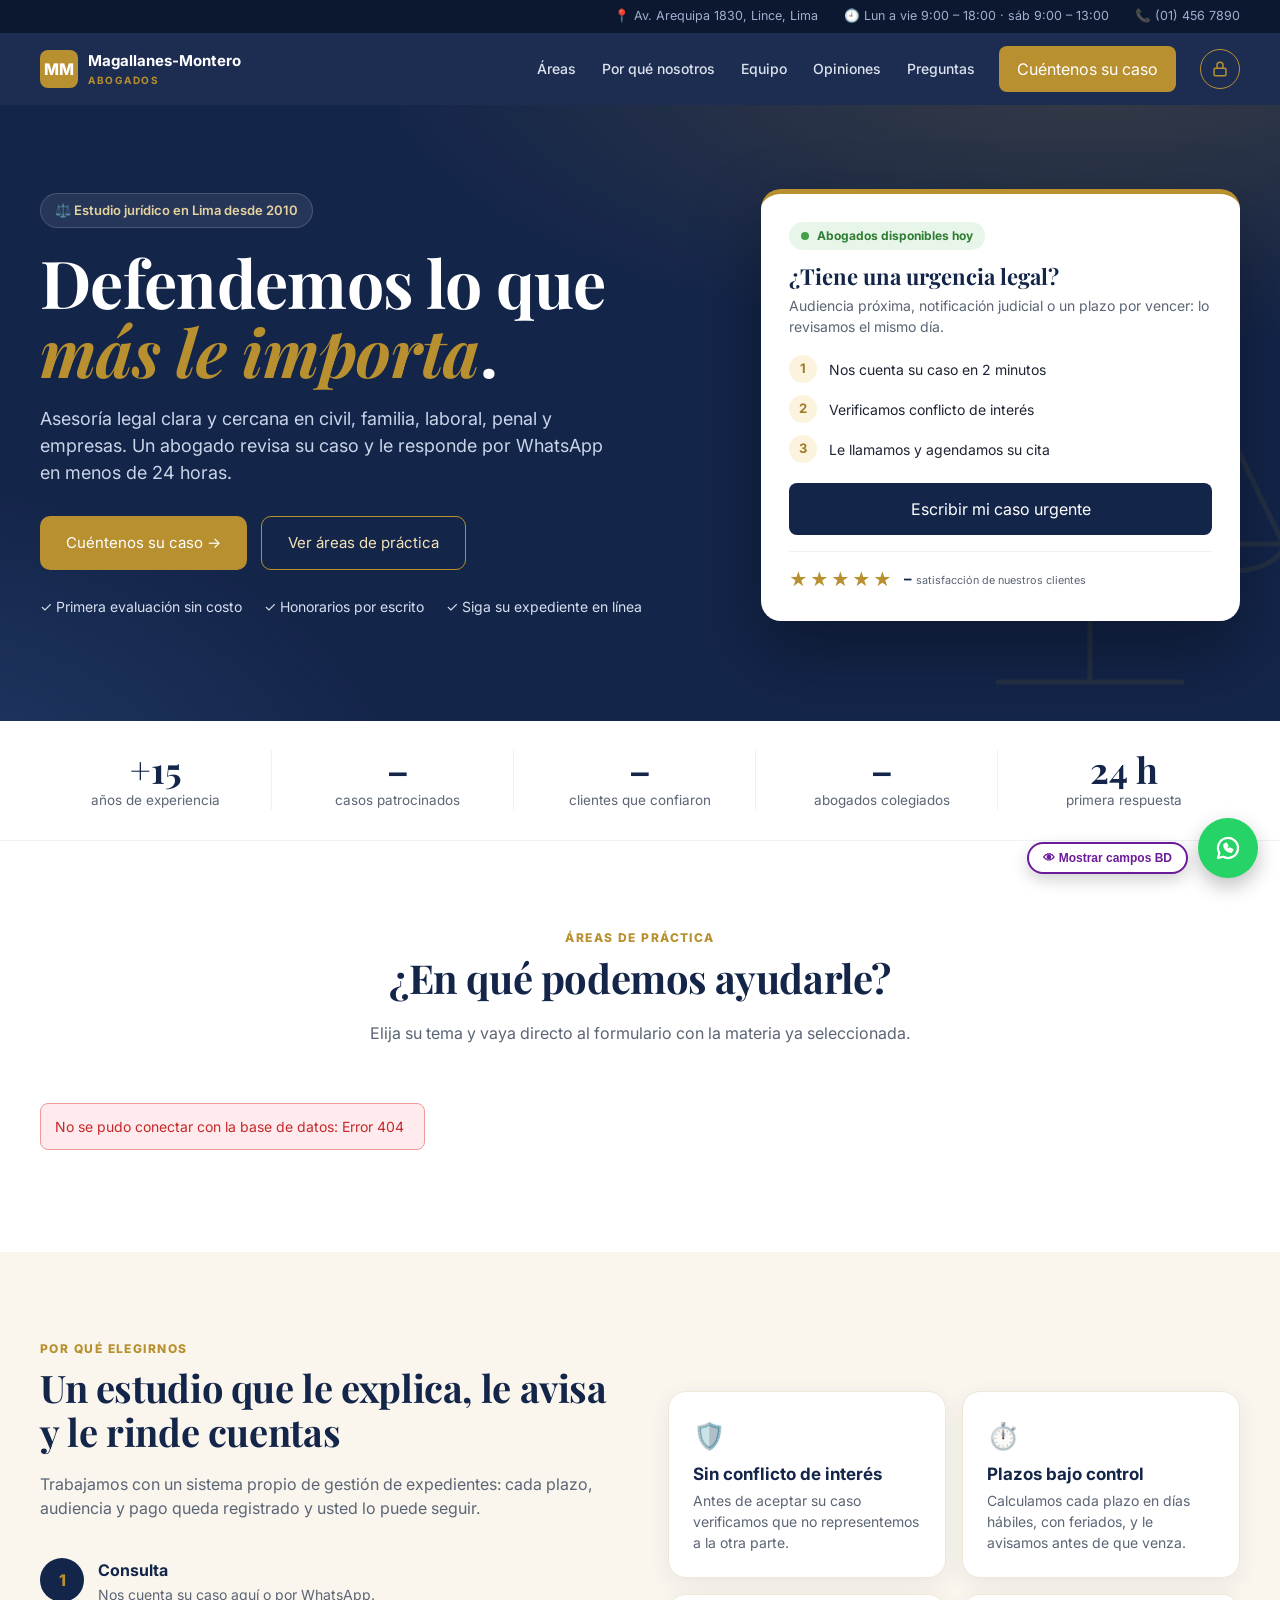
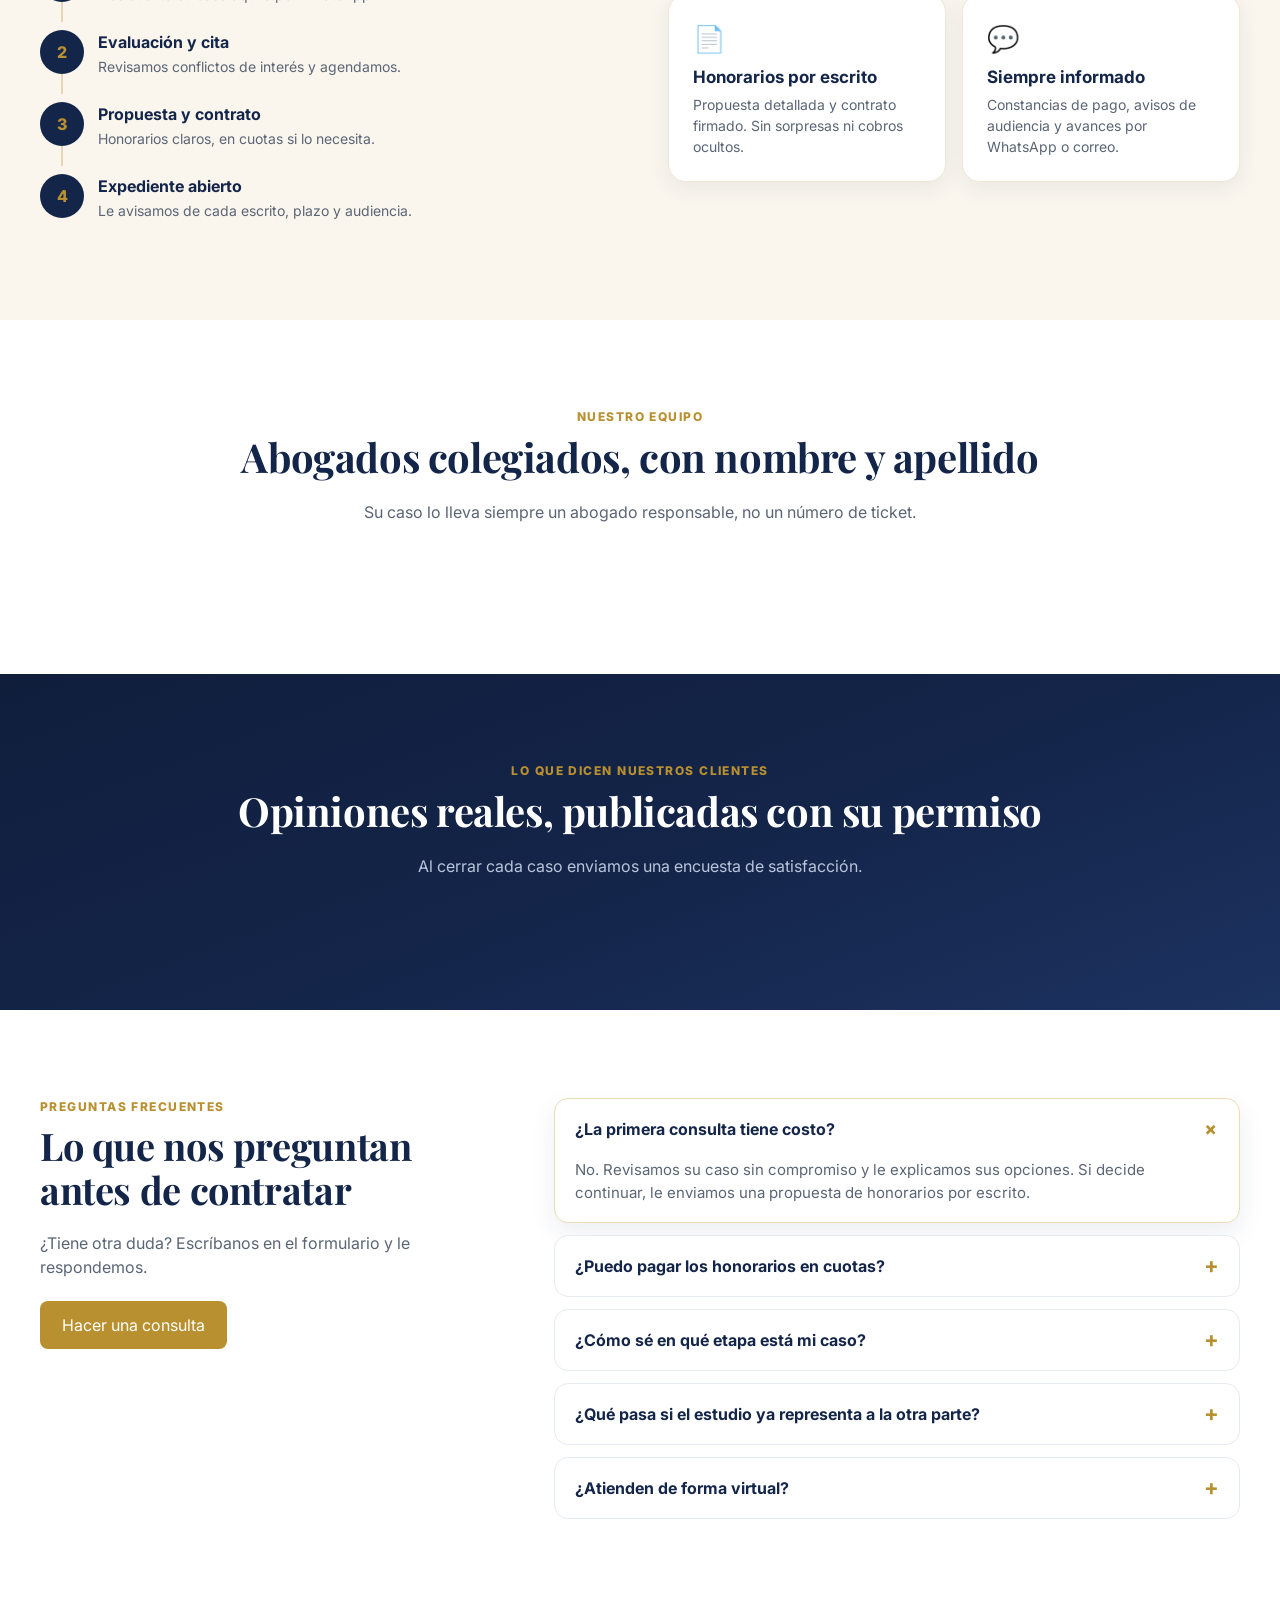
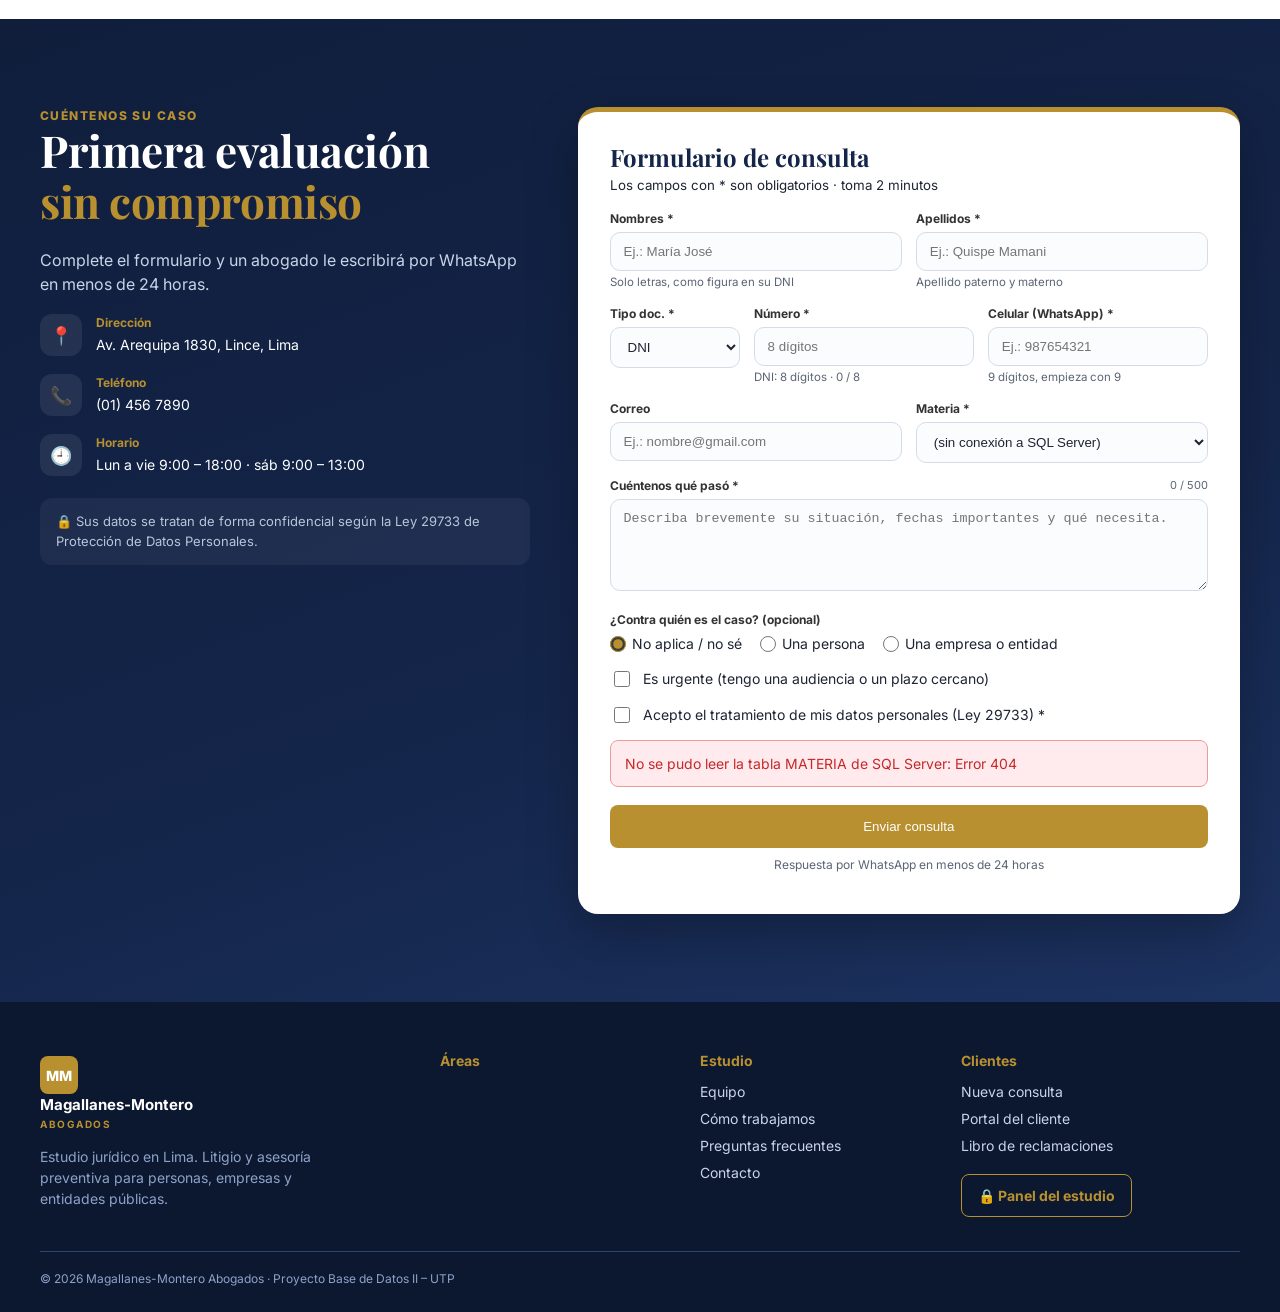
==== commit 747e71e1: "Validacion de datos en BD (CHECK), Java y pantalla + ayudas al escribir en el panel Co-Authored-By: " ====
--- a/8_Web_Landing_Panel/magallanes-web/src/main/resources/static/index.html
+++ b/8_Web_Landing_Panel/magallanes-web/src/main/resources/static/index.html
@@ -190,17 +190,17 @@
         <small>Los campos con * son obligatorios · toma 2 minutos</small>
         <form id="form-consulta" novalidate>
           <div class="fila">
-            <div class="campo"><label for="nombres">Nombres *</label><input id="nombres" maxlength="80" autocomplete="given-name"><span class="msg"></span><span class="bd">persona.nombres</span></div>
-            <div class="campo"><label for="apellidos">Apellidos *</label><input id="apellidos" maxlength="80" autocomplete="family-name"><span class="msg"></span><span class="bd">persona.apellidos</span></div>
+            <div class="campo"><label for="nombres">Nombres *</label><input id="nombres" maxlength="80" autocomplete="given-name" placeholder="Ej.: María José"><small class="pista">Solo letras, como figura en su DNI</small><span class="msg"></span><span class="bd">persona.nombres</span></div>
+            <div class="campo"><label for="apellidos">Apellidos *</label><input id="apellidos" maxlength="80" autocomplete="family-name" placeholder="Ej.: Quispe Mamani"><small class="pista">Apellido paterno y materno</small><span class="msg"></span><span class="bd">persona.apellidos</span></div>
           </div>
           <div class="fila f3">
             <div class="campo"><label for="tipoDocumento">Tipo doc. *</label>
               <select id="tipoDocumento"><option>DNI</option><option>CE</option><option>PASAPORTE</option></select><span class="bd">persona.tipo_documento</span></div>
-            <div class="campo"><label for="nroDocumento">Número *</label><input id="nroDocumento" maxlength="15" inputmode="numeric"><span class="msg"></span><span class="bd">persona.nro_documento</span></div>
-            <div class="campo"><label for="telefono">Celular (WhatsApp) *</label><input id="telefono" maxlength="20" inputmode="tel" placeholder="9xx xxx xxx"><span class="msg"></span><span class="bd">persona.telefono</span></div>
+            <div class="campo"><label for="nroDocumento">Número *</label><input id="nroDocumento" maxlength="8" inputmode="numeric" placeholder="8 dígitos" autocomplete="off"><small class="pista" id="pista-doc">DNI: 8 dígitos · 0 / 8</small><span class="msg"></span><span class="bd">persona.nro_documento</span></div>
+            <div class="campo"><label for="telefono">Celular (WhatsApp) *</label><input id="telefono" maxlength="12" inputmode="tel" placeholder="Ej.: 987654321" autocomplete="tel"><small class="pista" id="pista-tel">9 dígitos, empieza con 9</small><span class="msg"></span><span class="bd">persona.telefono</span></div>
           </div>
           <div class="fila">
-            <div class="campo"><label for="email">Correo</label><input id="email" type="email" maxlength="120"><span class="msg"></span><span class="bd">persona.email</span></div>
+            <div class="campo"><label for="email">Correo</label><input id="email" type="email" maxlength="120" placeholder="Ej.: nombre@gmail.com" autocomplete="email"><span class="msg"></span><span class="bd">persona.email</span></div>
             <div class="campo"><label for="idMateria">Materia *</label><select id="idMateria"><option value="">Seleccione…</option></select><span class="msg"></span><span class="bd">consulta.id_materia → materia</span></div>
           </div>
           <div class="fila f1">
@@ -217,11 +217,11 @@
             </div>
           </div>
           <div class="fila" id="cp-natural" hidden>
-            <div class="campo"><label for="cpNombres">Nombres de la contraparte</label><input id="cpNombres" maxlength="80"><span class="msg"></span><span class="bd">persona.nombres (contraparte)</span></div>
-            <div class="campo"><label for="cpApellidos">Apellidos de la contraparte</label><input id="cpApellidos" maxlength="80"><span class="msg"></span><span class="bd">persona.apellidos (contraparte)</span></div>
+            <div class="campo"><label for="cpNombres">Nombres de la contraparte</label><input id="cpNombres" maxlength="80" placeholder="Ej.: Juan Carlos"><span class="msg"></span><span class="bd">persona.nombres (contraparte)</span></div>
+            <div class="campo"><label for="cpApellidos">Apellidos de la contraparte</label><input id="cpApellidos" maxlength="80" placeholder="Ej.: Pérez Rojas"><span class="msg"></span><span class="bd">persona.apellidos (contraparte)</span></div>
           </div>
           <div class="fila f1" id="cp-juridica" hidden>
-            <div class="campo"><label for="cpRazon">Razón social de la empresa o entidad</label><input id="cpRazon" maxlength="150"><span class="msg"></span><span class="bd">persona.razon_social → consulta_contraparte</span></div>
+            <div class="campo"><label for="cpRazon">Razón social de la empresa o entidad</label><input id="cpRazon" maxlength="150" placeholder="Ej.: Inversiones Andinas S.A.C."><span class="msg"></span><span class="bd">persona.razon_social → consulta_contraparte</span></div>
           </div>
           <label class="check"><input type="checkbox" id="esUrgente"> Es urgente (tengo una audiencia o un plazo cercano) <span class="bd">consulta.es_urgente</span></label>
           <label class="check"><input type="checkbox" id="aceptaDatos"> Acepto el tratamiento de mis datos personales (Ley 29733) * <span class="bd">persona.acepta_tratamiento_datos</span></label>
--- a/8_Web_Landing_Panel/magallanes-web/src/main/resources/static/css/landing.css
+++ b/8_Web_Landing_Panel/magallanes-web/src/main/resources/static/css/landing.css
@@ -167,3 +167,6 @@
   .landing .seccion { padding: 64px 0; }
   .topbar span:nth-child(2) { display: none; }
 }
+.pista { display: block; font-size: 11.5px; color: var(--muted); margin-top: 3px; }
+.campo.ok input { border-color: #43A047; }
+.campo.error .pista { display: none; }
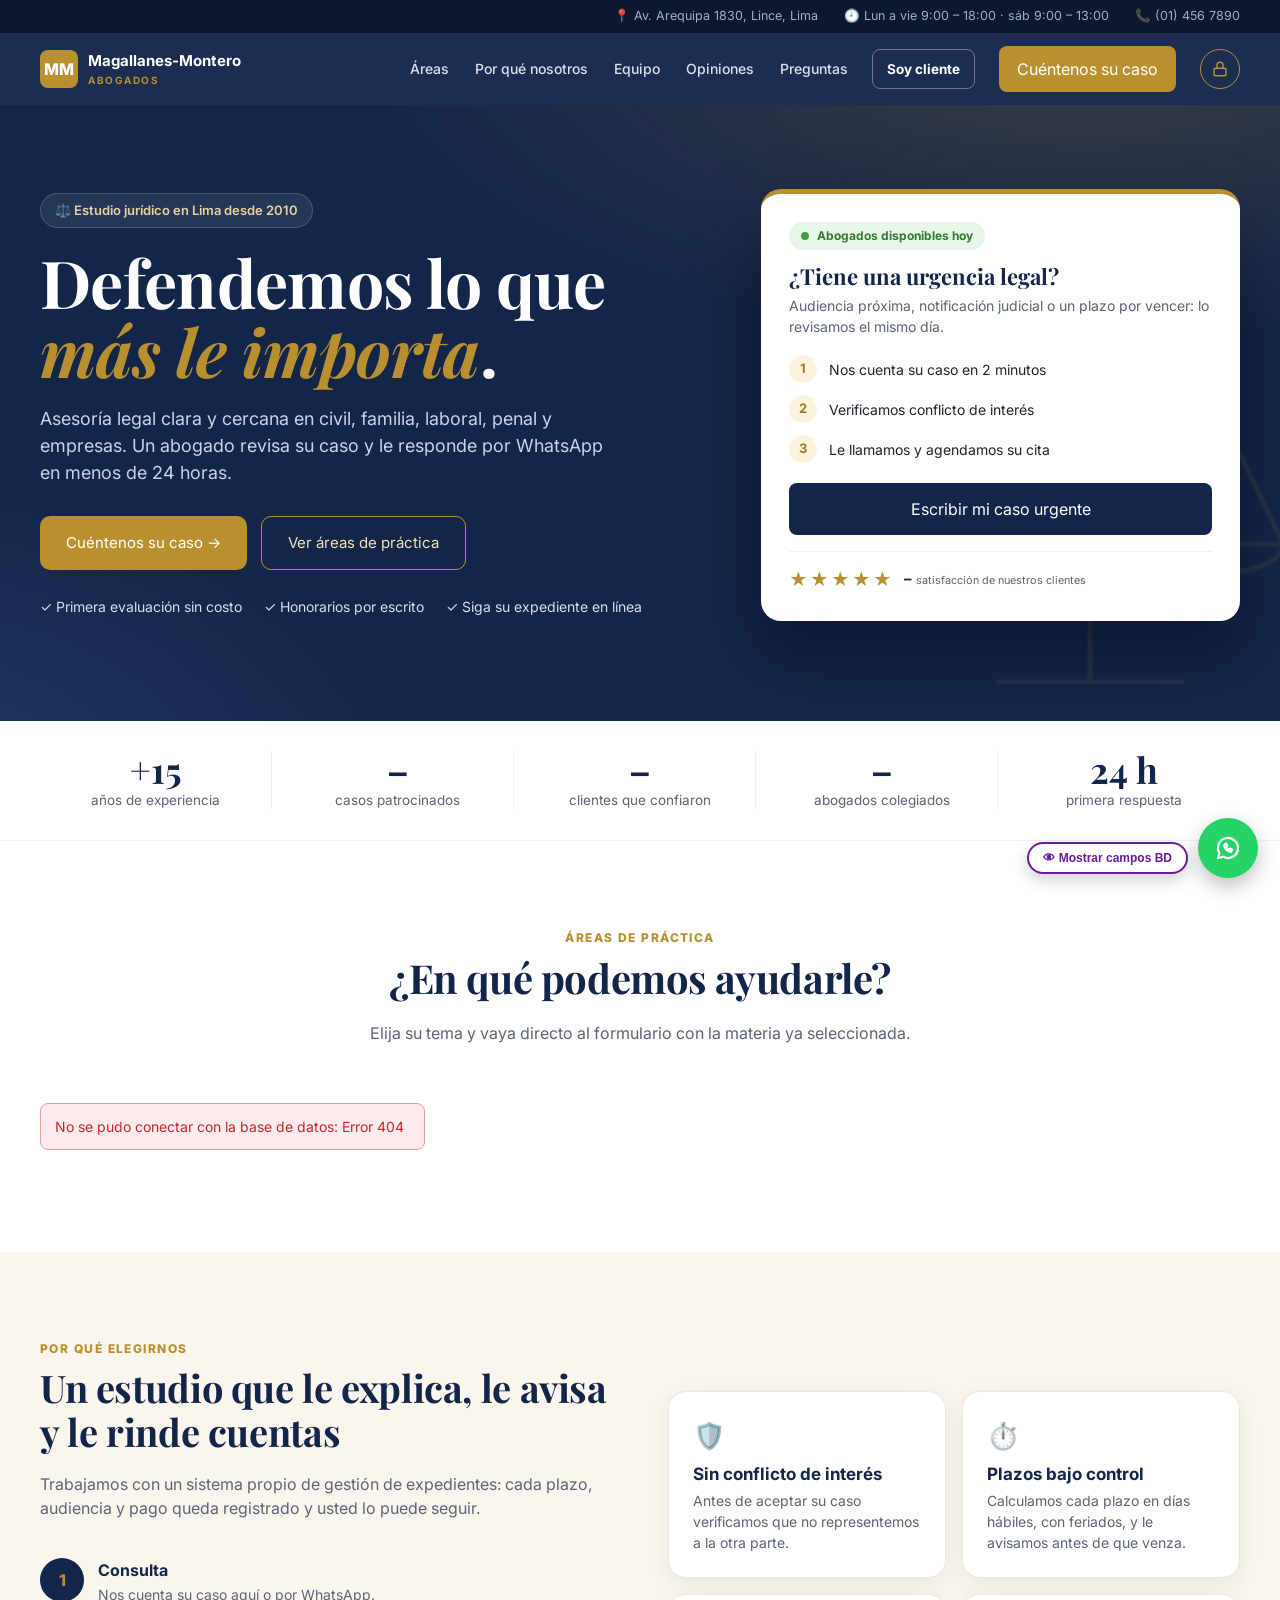
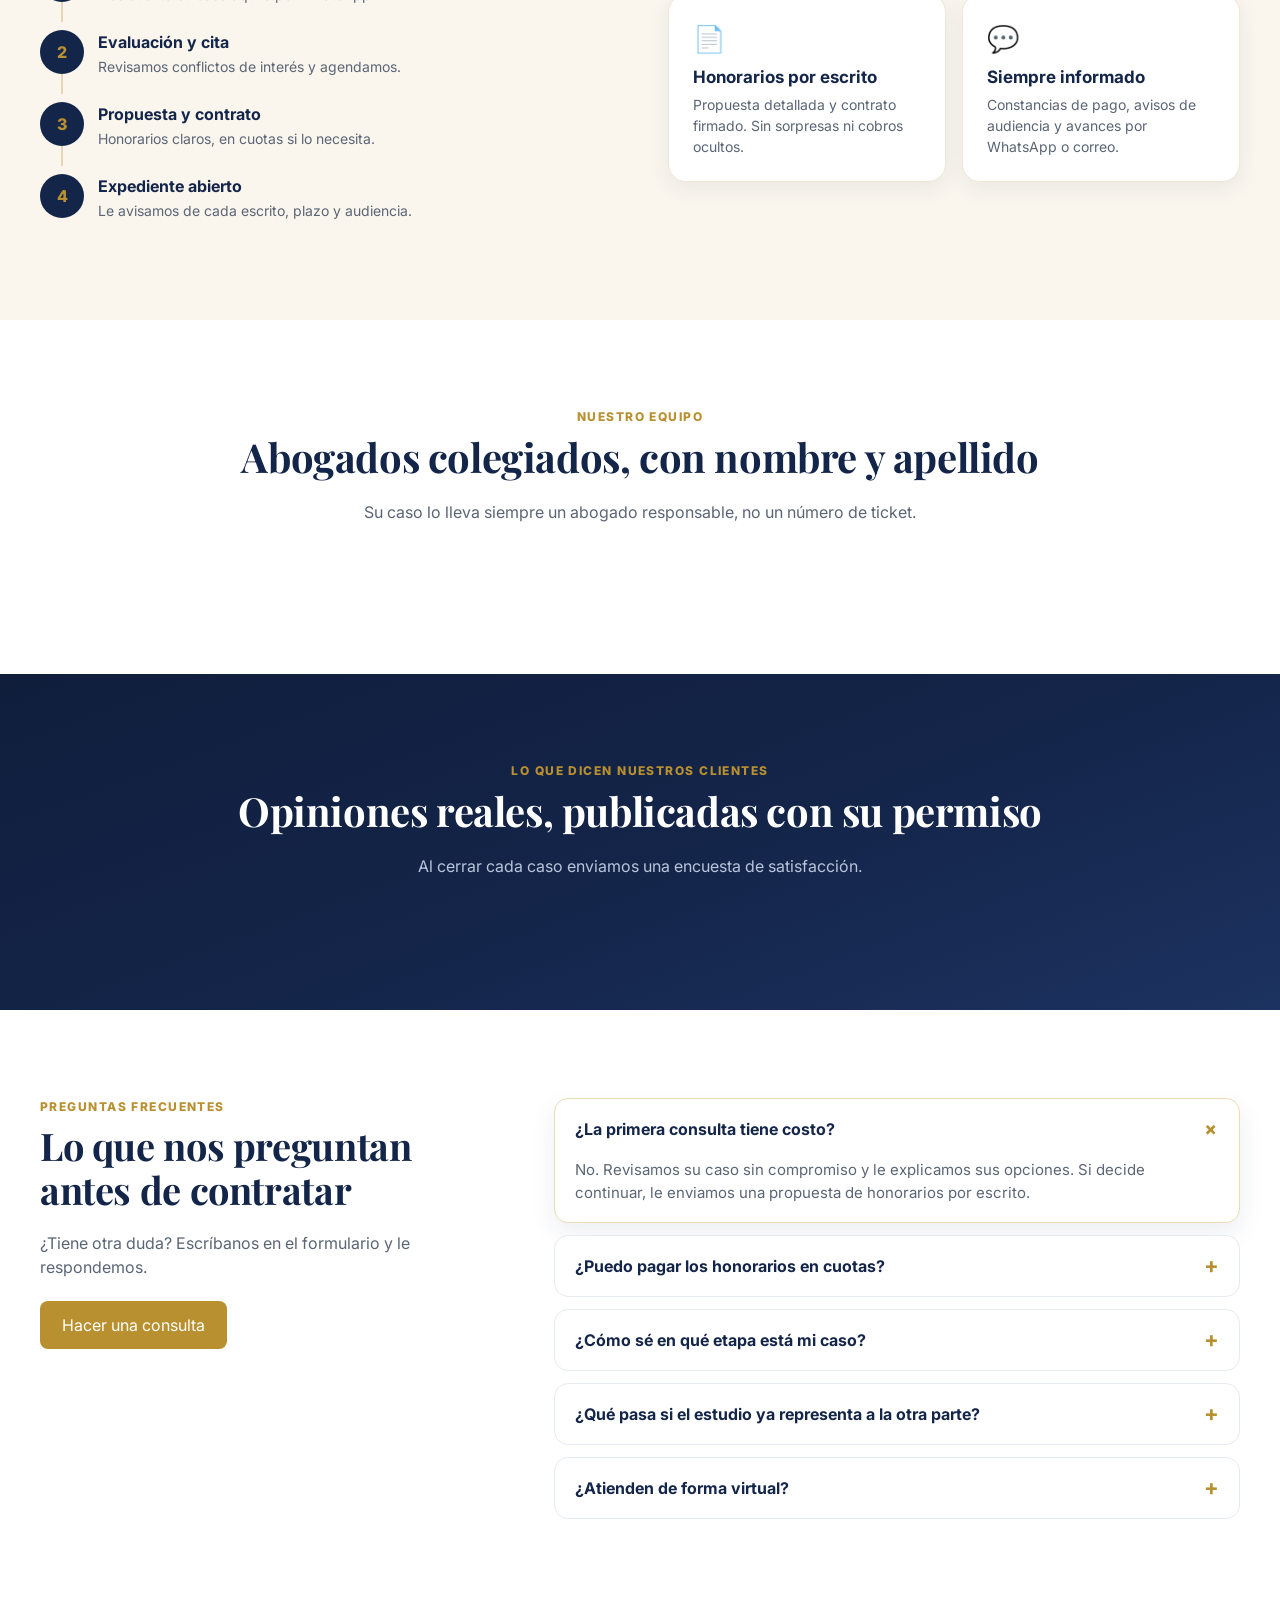
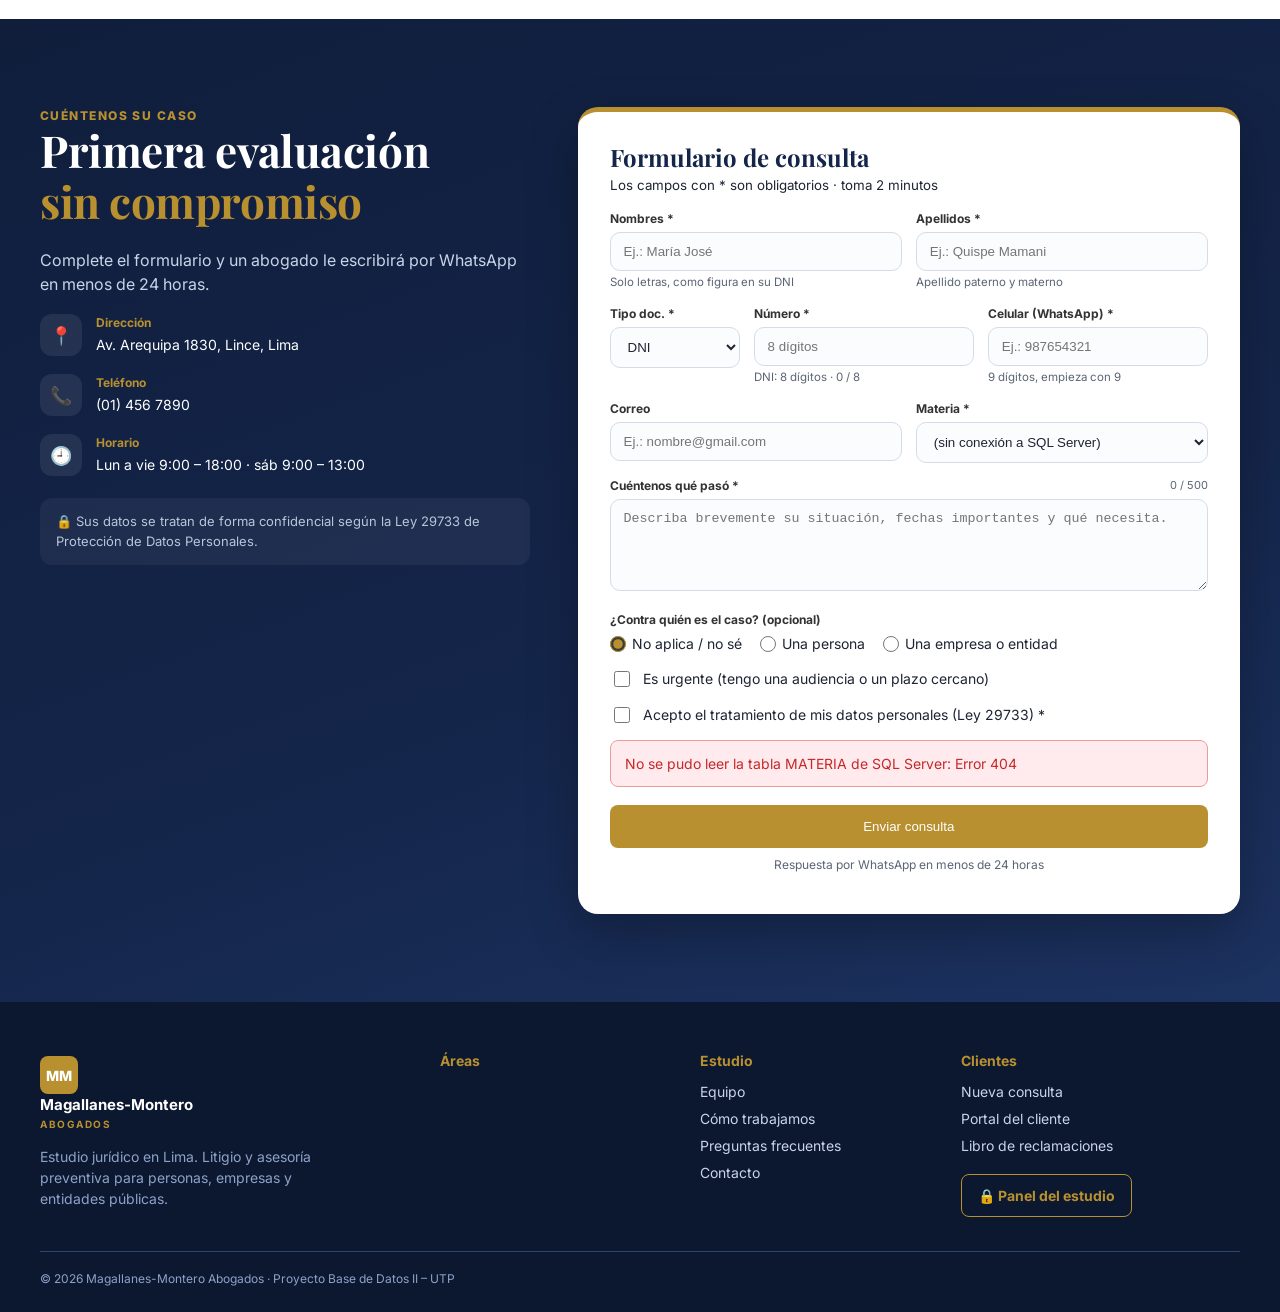
==== commit 0b202f1d: "Portal del cliente, firma del contrato (digital/presencial), encuesta respondida por el cliente, fic" ====
--- a/8_Web_Landing_Panel/magallanes-web/src/main/resources/static/index.html
+++ b/8_Web_Landing_Panel/magallanes-web/src/main/resources/static/index.html
@@ -30,7 +30,9 @@
       <a href="#equipo">Equipo</a>
       <a href="#testimonios">Opiniones</a>
       <a href="#faq">Preguntas</a>
+      <a href="portal/index.html" class="menu-portal">Portal del cliente</a>
     </nav>
+    <a class="btn-portal" href="portal/index.html" title="Siga su caso, firme su contrato y vea sus pagos">Soy cliente</a>
     <a class="btn btn-oro btn-cab" href="#contacto">Cuéntenos su caso</a>
     <!-- Acceso al panel administrativo (W02 · login contra la tabla USUARIO) -->
     <a class="candado" href="panel/login.html" aria-label="Acceso al panel">
@@ -197,7 +199,7 @@
             <div class="campo"><label for="tipoDocumento">Tipo doc. *</label>
               <select id="tipoDocumento"><option>DNI</option><option>CE</option><option>PASAPORTE</option></select><span class="bd">persona.tipo_documento</span></div>
             <div class="campo"><label for="nroDocumento">Número *</label><input id="nroDocumento" maxlength="8" inputmode="numeric" placeholder="8 dígitos" autocomplete="off"><small class="pista" id="pista-doc">DNI: 8 dígitos · 0 / 8</small><span class="msg"></span><span class="bd">persona.nro_documento</span></div>
-            <div class="campo"><label for="telefono">Celular (WhatsApp) *</label><input id="telefono" maxlength="12" inputmode="tel" placeholder="Ej.: 987654321" autocomplete="tel"><small class="pista" id="pista-tel">9 dígitos, empieza con 9</small><span class="msg"></span><span class="bd">persona.telefono</span></div>
+            <div class="campo"><label for="telefono">Celular (WhatsApp) *</label><input id="telefono" maxlength="9" inputmode="numeric" placeholder="Ej.: 987654321" autocomplete="tel"><small class="pista" id="pista-tel">9 dígitos, empieza con 9</small><span class="msg"></span><span class="bd">persona.telefono</span></div>
           </div>
           <div class="fila">
             <div class="campo"><label for="email">Correo</label><input id="email" type="email" maxlength="120" placeholder="Ej.: nombre@gmail.com" autocomplete="email"><span class="msg"></span><span class="bd">persona.email</span></div>
@@ -242,7 +244,7 @@
       <p>Estudio jurídico en Lima. Litigio y asesoría preventiva para personas, empresas y entidades públicas.</p></div>
     <div><h4>Áreas</h4><div id="pie-areas"></div></div>
     <div><h4>Estudio</h4><a href="#equipo">Equipo</a><a href="#por-que">Cómo trabajamos</a><a href="#faq">Preguntas frecuentes</a><a href="#contacto">Contacto</a></div>
-    <div><h4>Clientes</h4><a href="#contacto">Nueva consulta</a><a href="#">Portal del cliente</a><a href="#">Libro de reclamaciones</a>
+    <div><h4>Clientes</h4><a href="#contacto">Nueva consulta</a><a href="portal/index.html">Portal del cliente</a><a href="#">Libro de reclamaciones</a>
       <a class="btn-panel" href="panel/login.html">🔒 Panel del estudio</a></div>
     <div class="final">© 2026 Magallanes-Montero Abogados · Proyecto Base de Datos II – UTP</div>
   </div>
--- a/8_Web_Landing_Panel/magallanes-web/src/main/resources/static/css/landing.css
+++ b/8_Web_Landing_Panel/magallanes-web/src/main/resources/static/css/landing.css
@@ -27,6 +27,9 @@
 .landing .menu a::after { content: ""; position: absolute; left: 0; right: 100%; bottom: -6px; height: 2px; background: var(--gold); transition: right .2s; }
 .landing .menu a:hover::after { right: 0; }
 .btn-cab { padding: 11px 18px; }
+.btn-portal { color: #fff; border: 1.5px solid rgba(255,255,255,.35); border-radius: 8px; padding: 9px 14px; font-weight: 700; font-size: 13.5px; white-space: nowrap; }
+.btn-portal:hover { border-color: var(--gold); color: var(--gold-claro); }
+.menu .menu-portal { display: none; }
 .hamb-l { display: none; background: none; border: 1px solid rgba(255,255,255,.3); color: #fff; border-radius: 8px; width: 40px; height: 40px; font-size: 18px; cursor: pointer; }
 
 /* ---- Hero */
@@ -157,6 +160,7 @@
 }
 @media (max-width: 900px) {
   .hamb-l { display: block; } .btn-cab { display: none; }
+  .btn-portal { padding: 8px 10px; font-size: 12.5px; } .menu .menu-portal { display: block; color: var(--gold-claro); font-weight: 700; }
   body.nav-abierta .menu { display: flex; position: absolute; top: 72px; left: 0; right: 0; flex-direction: column; background: #14254A; padding: 16px 24px; gap: 14px; }
   .topbar .contenedor { justify-content: center; gap: 14px; }
 }
@@ -170,3 +174,4 @@
 .pista { display: block; font-size: 11.5px; color: var(--muted); margin-top: 3px; }
 .campo.ok input { border-color: #43A047; }
 .campo.error .pista { display: none; }
+@media (max-width: 420px) { .btn-portal { display: none; } }
